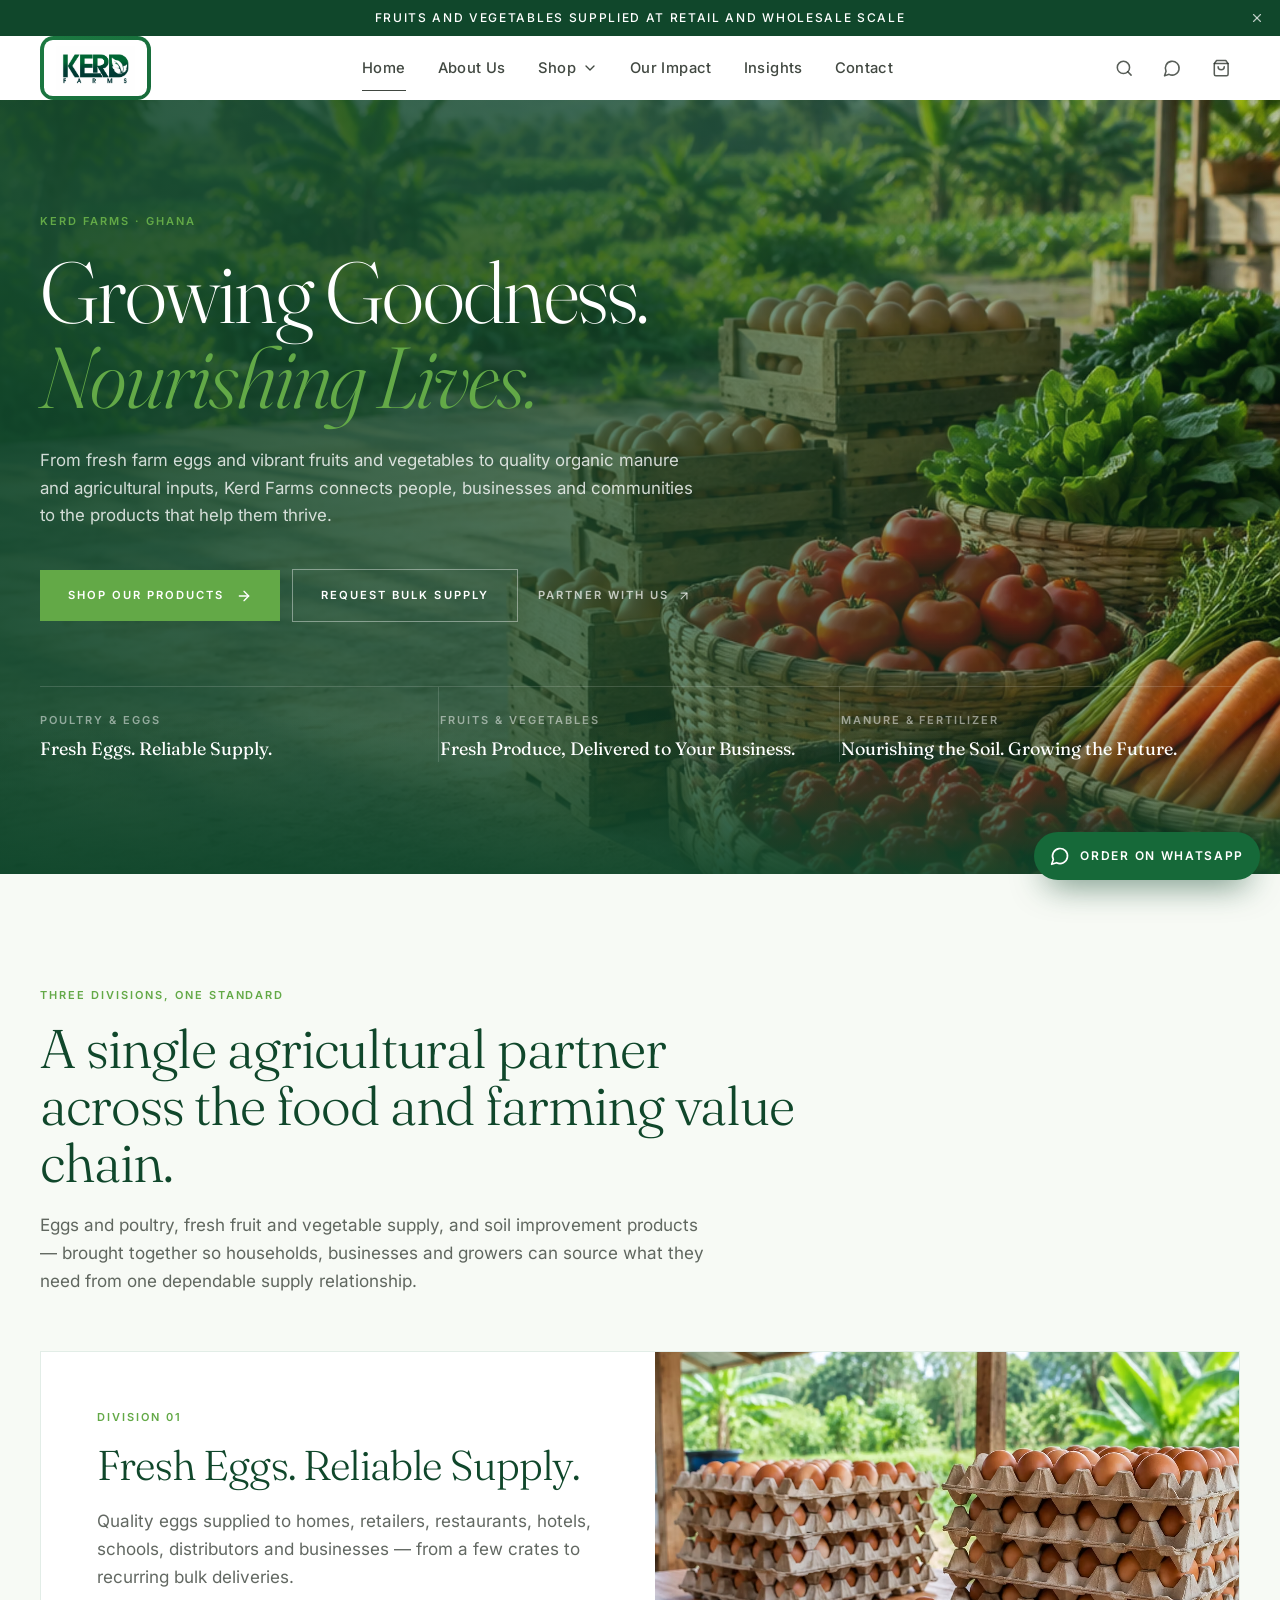
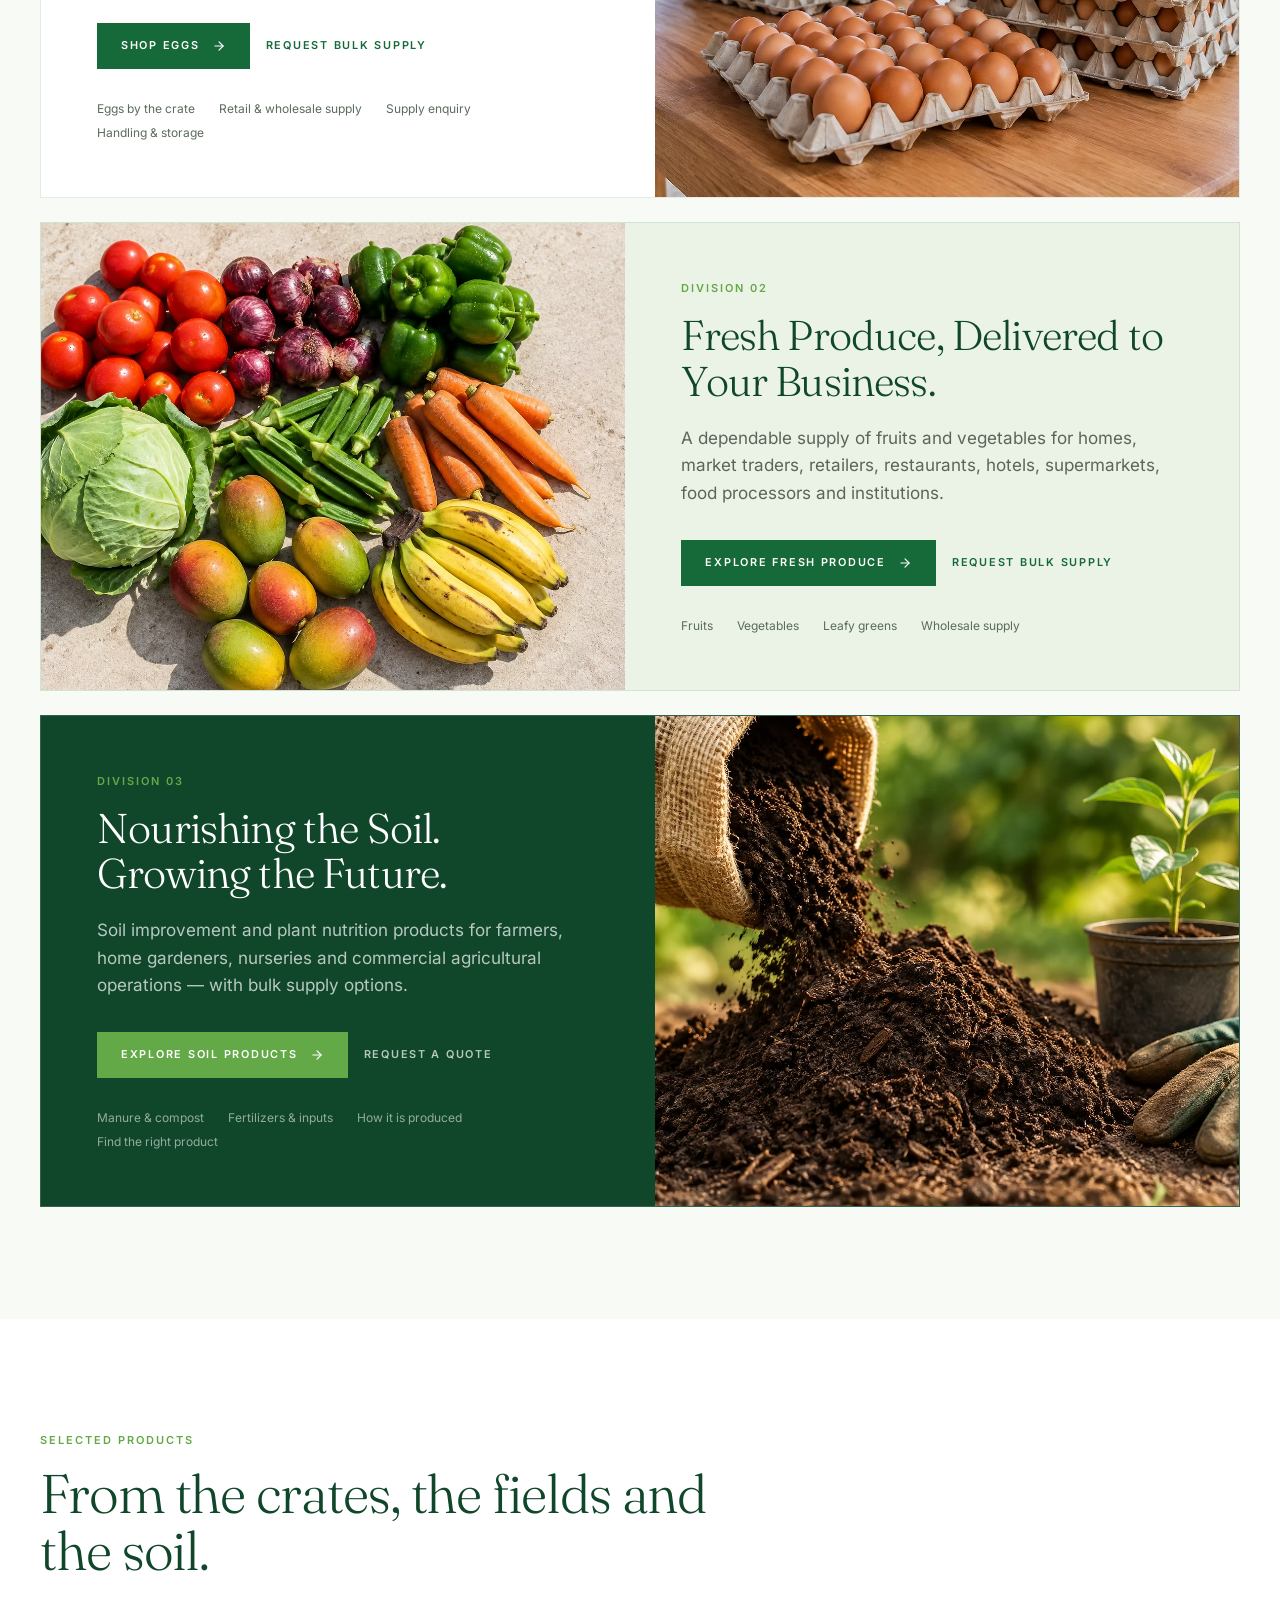
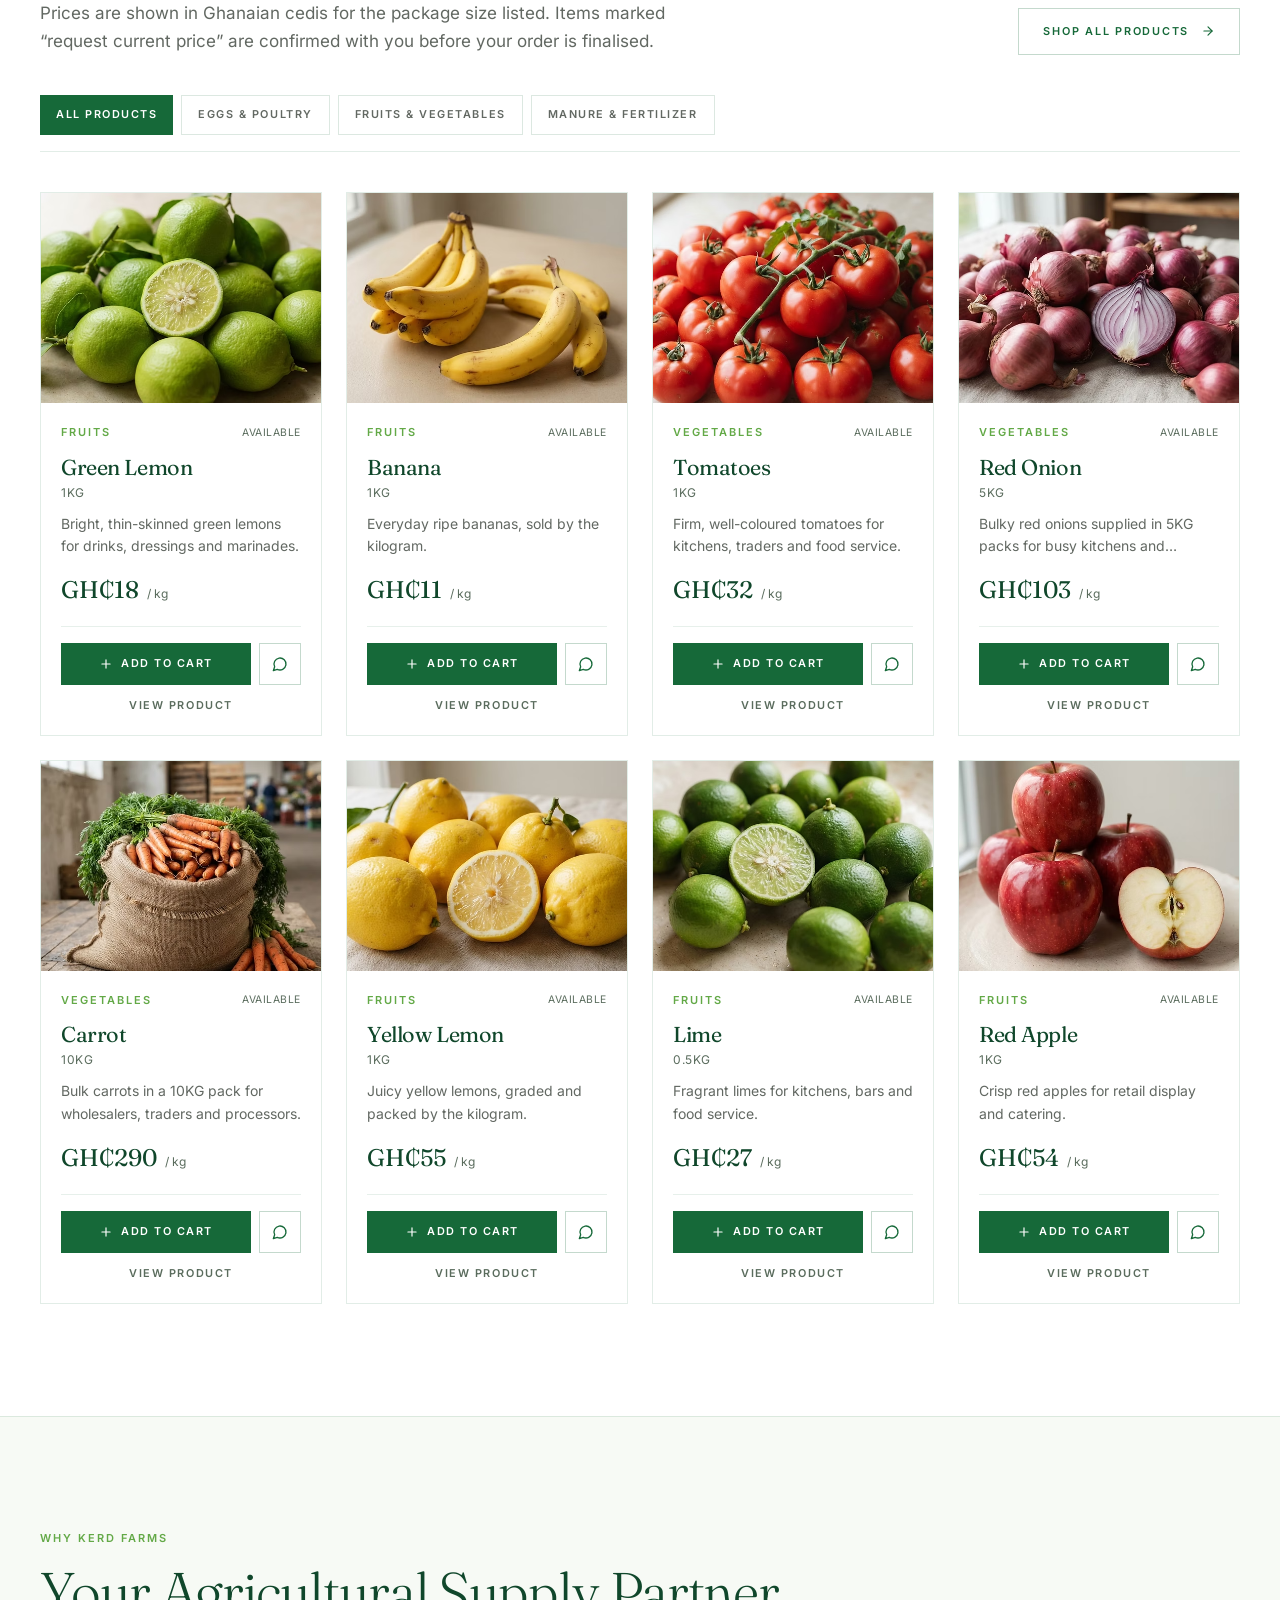
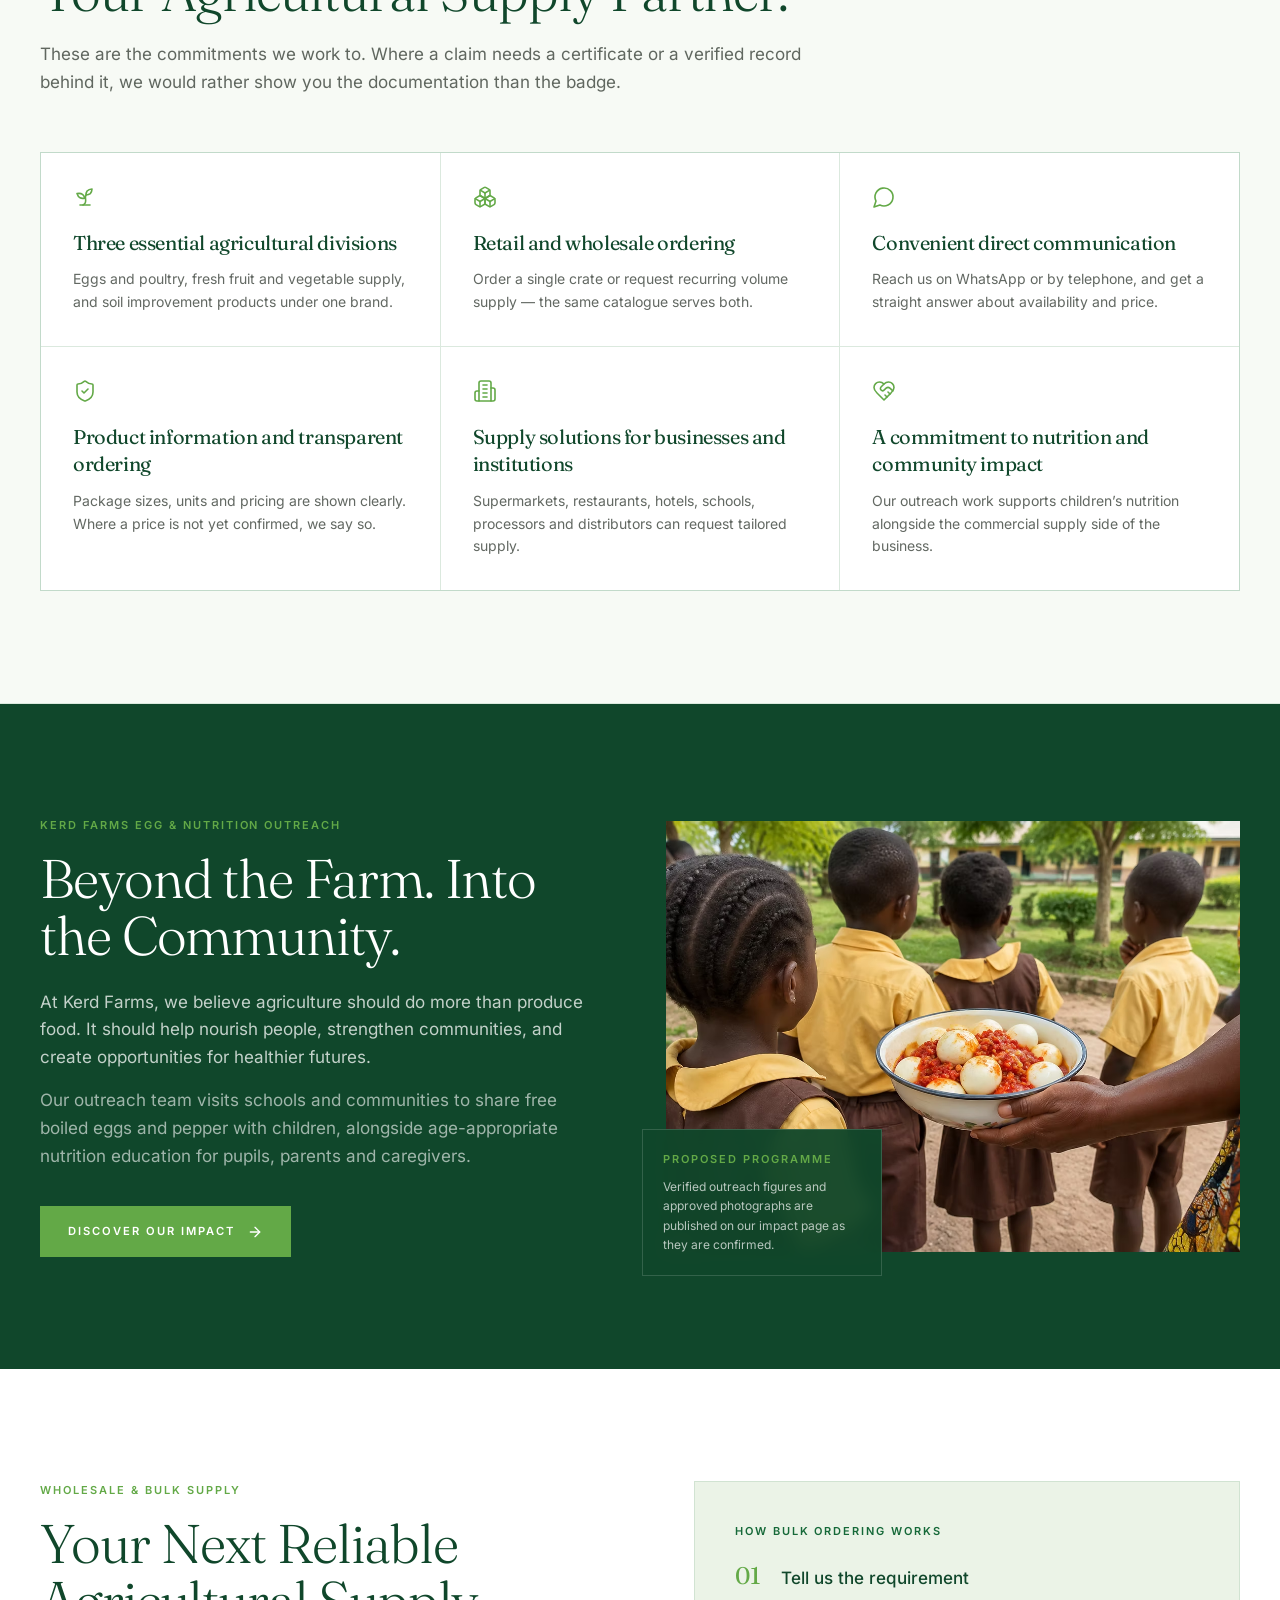
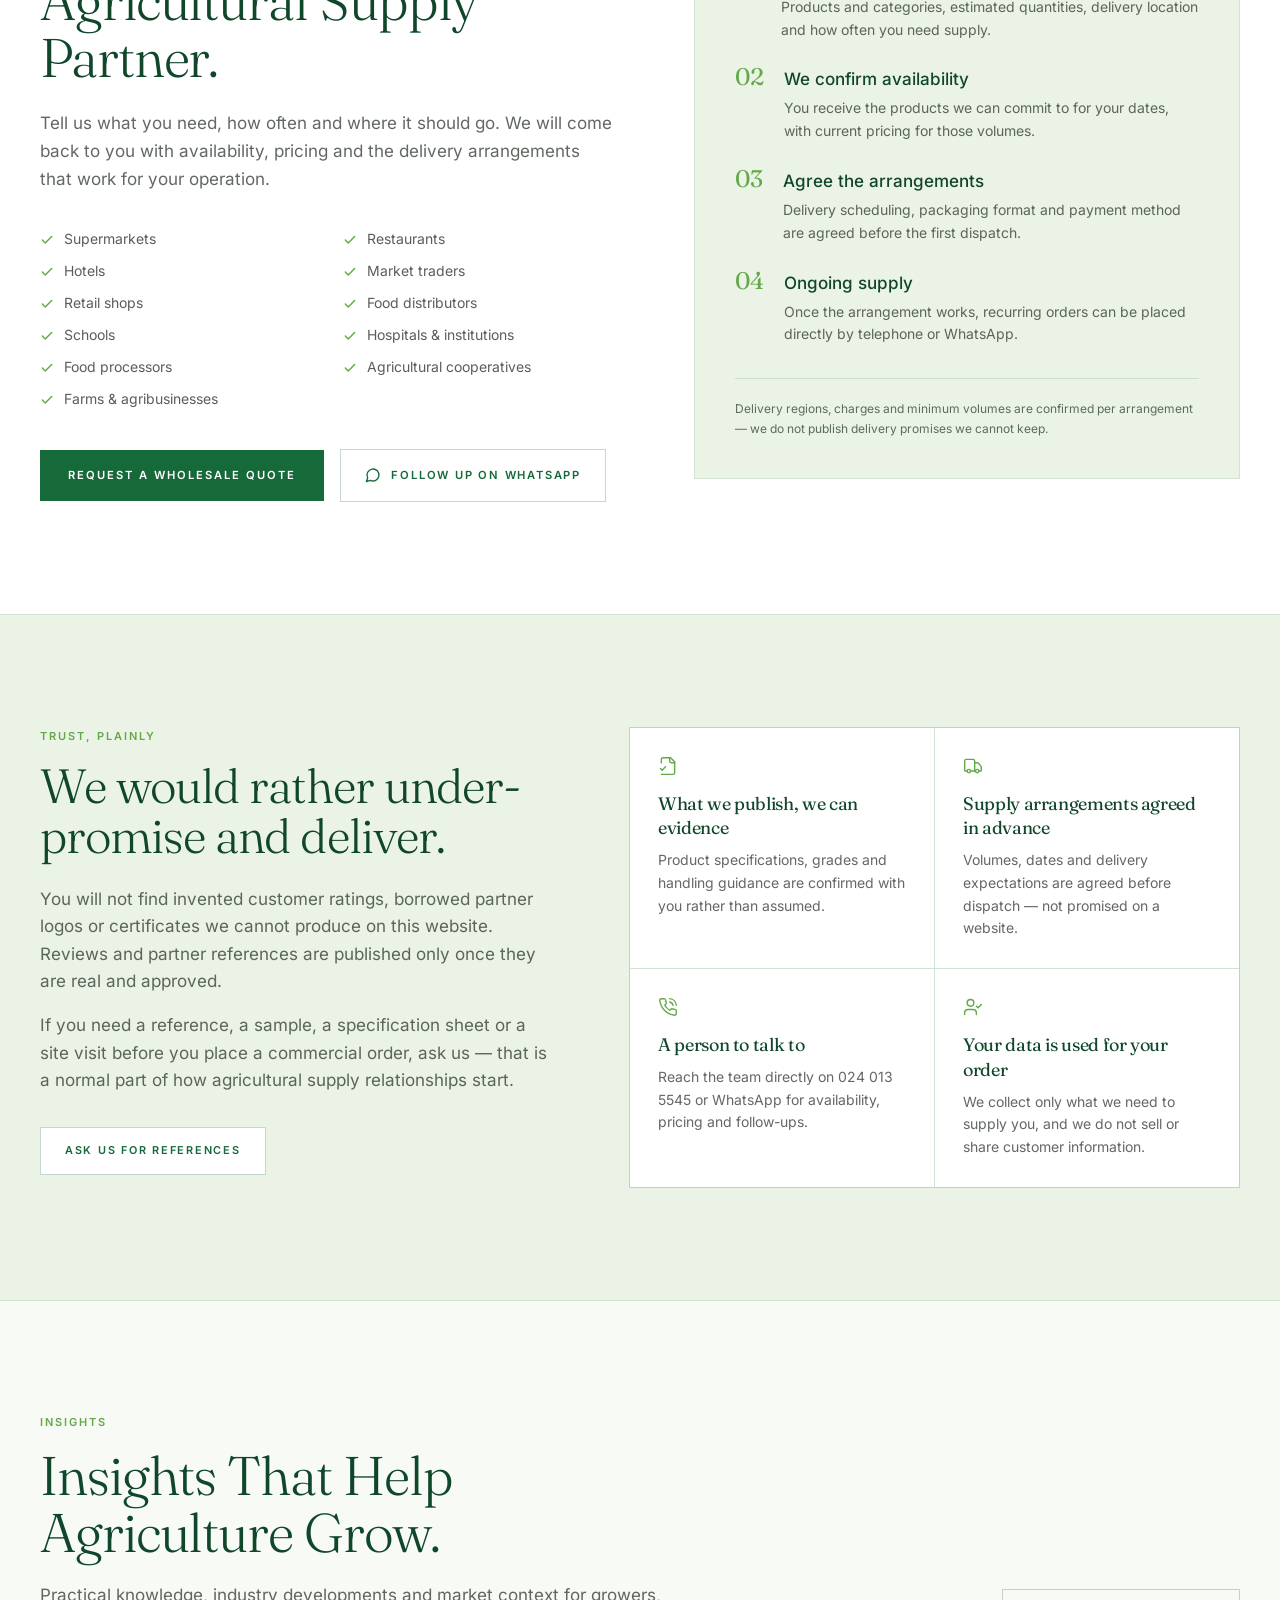
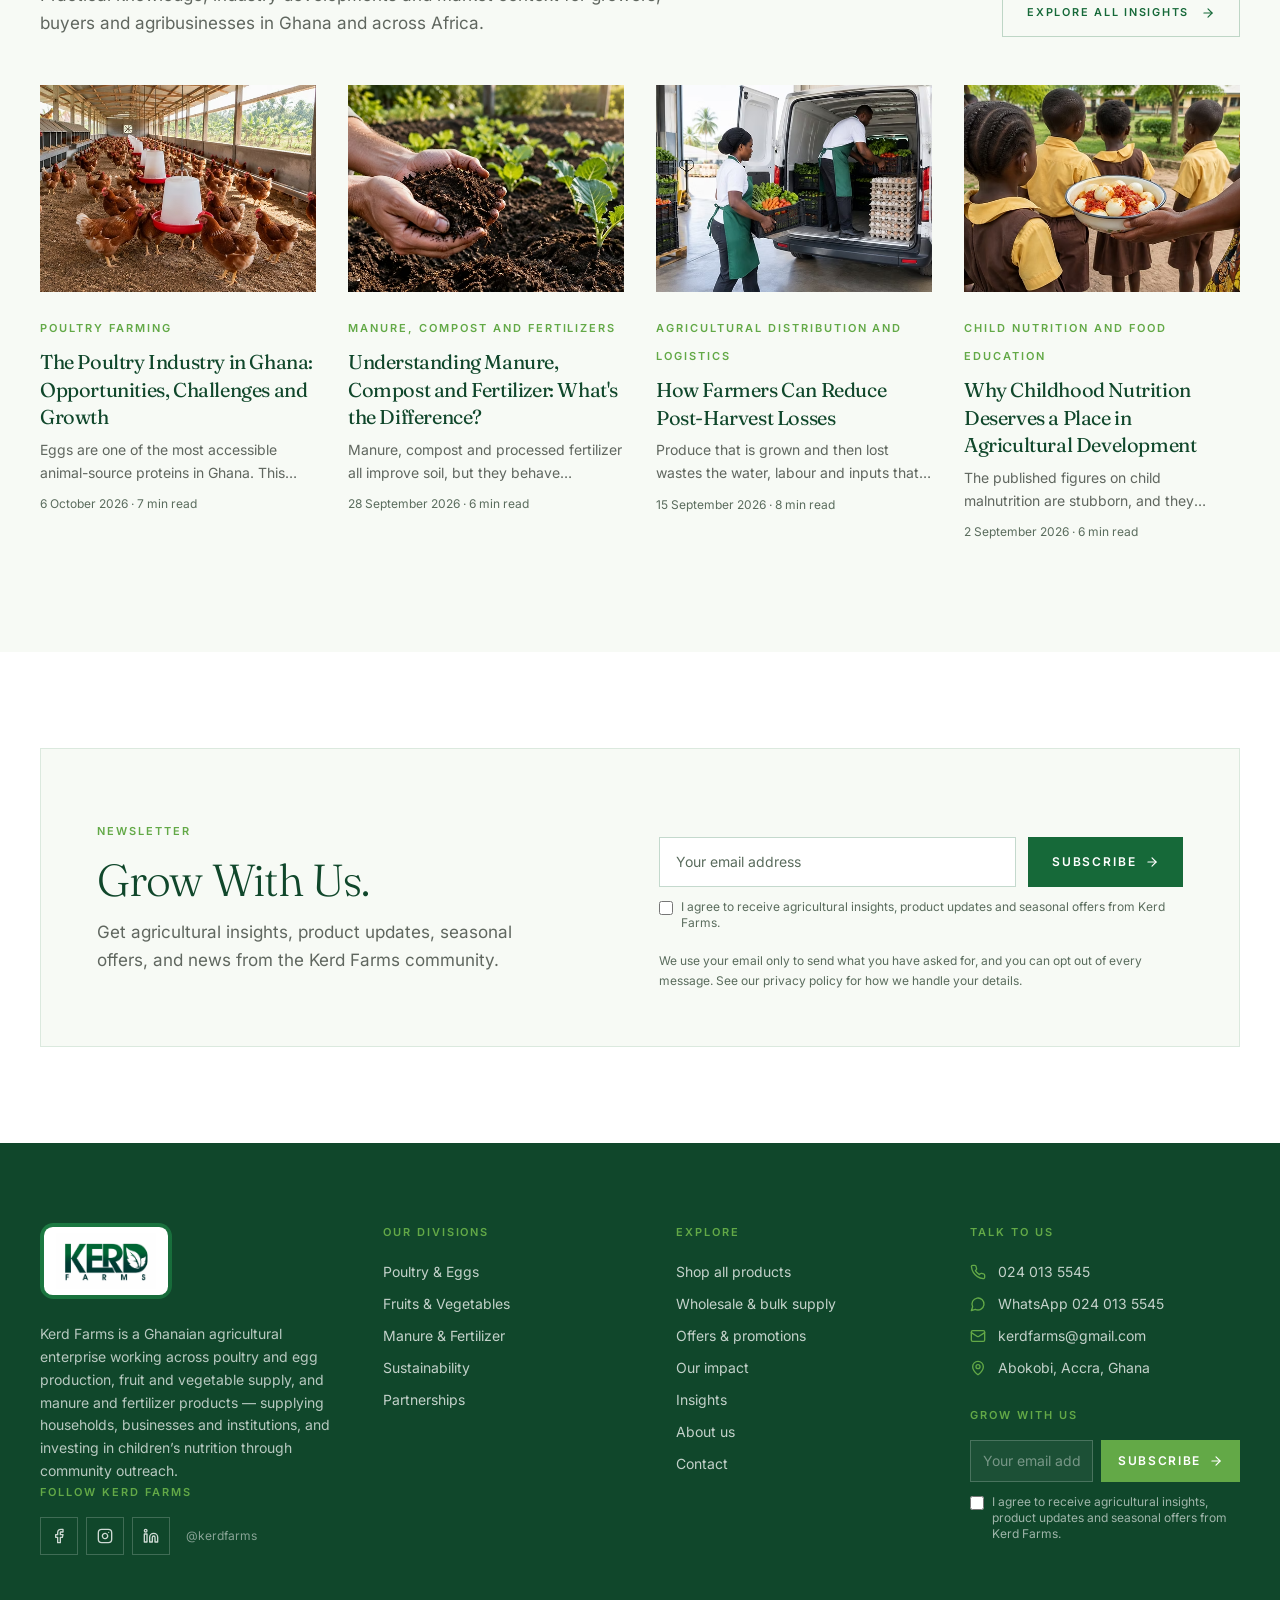
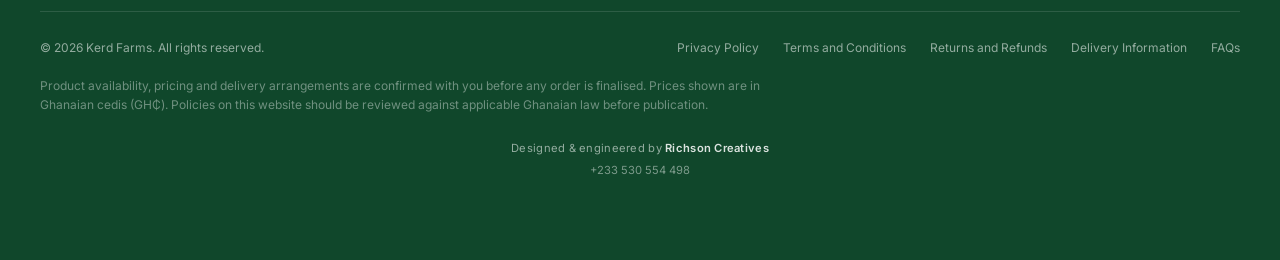
==== public/index.html @ 7d1835ef "feat: initialize Kerd Farms web application Set up the project structure with React, Vite, Tailwind " ====
<!DOCTYPE html> <html lang=en style><meta charset=utf-8>
<meta content="width=device-width, initial-scale=1.0" name=viewport>
<title>
 Kerd Farms | Fresh Eggs, Fruits &amp; Vegetables and Organic Soil Products in Ghana
 </title>
<meta content="Kerd Farms supplies fresh eggs by the crate, fruits and vegetables, and organic manure and fertilizer products across Ghana — for households, retailers, restaurants, hotels, schools and institutions. Order online or on WhatsApp." name=description>
<meta content=#176B3A name=theme-color>
<meta content=website property=og:type>
<meta content="Kerd Farms" property=og:site_name>
<meta content="Kerd Farms | Agricultural supply partner in Ghana" property=og:title>
<meta content="Fresh eggs, fruits and vegetables, and organic soil products. Retail and wholesale supply for homes, businesses and institutions in Ghana." property=og:description>
<meta content=https://media.base44.com/images/public/user_6ab3d4eb08dce5d80b6254e4/385759a18_KERDFARMSlogo2.jpg property=og:image>
<meta content=summary_large_image name=twitter:card>
<style>:root{--sf-img-5: url("[data-uri]")}</style><style>@font-face{font-family:"Fraunces";font-style:italic;font-weight:300 700;src:url([data-uri])format("woff2");unicode-range:U+0000-00FF,U+0131,U+0152-0153,U+02BB-02BC,U+02C6,U+02DA,U+02DC,U+0304,U+0308,U+0329,U+2000-206F,U+20AC,U+2122,U+2191,U+2193,U+2212,U+2215,U+FEFF,U+FFFD}@font-face{font-family:"Fraunces";font-style:normal;font-weight:300 800;src:url([data-uri])format("woff2");unicode-range:U+0100-02BA,U+02BD-02C5,U+02C7-02CC,U+02CE-02D7,U+02DD-02FF,U+0304,U+0308,U+0329,U+1D00-1DBF,U+1E00-1E9F,U+1EF2-1EFF,U+2020,U+20A0-20AB,U+20AD-20C4,U+2113,U+2C60-2C7F,U+A720-A7FF}@font-face{font-family:"Fraunces";font-style:normal;font-weight:300 800;src:url([data-uri])format("woff2");unicode-range:U+0000-00FF,U+0131,U+0152-0153,U+02BB-02BC,U+02C6,U+02DA,U+02DC,U+0304,U+0308,U+0329,U+2000-206F,U+20AC,U+2122,U+2191,U+2193,U+2212,U+2215,U+FEFF,U+FFFD}@font-face{font-family:"Inter";font-style:normal;font-weight:400 600;src:url([data-uri])format("woff2");unicode-range:U+0100-02BA,U+02BD-02C5,U+02C7-02CC,U+02CE-02D7,U+02DD-02FF,U+0304,U+0308,U+0329,U+1D00-1DBF,U+1E00-1E9F,U+1EF2-1EFF,U+2020,U+20A0-20AB,U+20AD-20C4,U+2113,U+2C60-2C7F,U+A720-A7FF}@font-face{font-family:"Inter";font-style:normal;font-weight:400 600;src:url([data-uri])format("woff2");unicode-range:U+0000-00FF,U+0131,U+0152-0153,U+02BB-02BC,U+02C6,U+02DA,U+02DC,U+0304,U+0308,U+0329,U+2000-206F,U+20AC,U+2122,U+2191,U+2193,U+2212,U+2215,U+FEFF,U+FFFD}</style>
<style>*,:before,:after,::backdrop{--tw-translate-x:0;--tw-translate-y:0;--tw-rotate:0;--tw-skew-x:0;--tw-skew-y:0;--tw-scale-x:1;--tw-scale-y:1;--tw-gradient-from-position: ;--tw-gradient-via-position: ;--tw-gradient-to-position: ;--tw-ring-offset-shadow:0 0#0000;--tw-ring-shadow:0 0#0000;--tw-shadow:0 0#0000;--tw-backdrop-blur: ;--tw-backdrop-brightness: ;--tw-backdrop-contrast: ;--tw-backdrop-grayscale: ;--tw-backdrop-hue-rotate: ;--tw-backdrop-invert: ;--tw-backdrop-opacity: ;--tw-backdrop-saturate: ;--tw-backdrop-sepia: }*,:before,:after{box-sizing:border-box;border:0 solid #e5e7eb}html,:host{-webkit-text-size-adjust:100%;tab-size:4;font-feature-settings:normal;font-variation-settings:normal;-webkit-tap-highlight-color:transparent;font-family:ui-sans-serif,system-ui,sans-serif,Apple Color Emoji,Segoe UI Emoji,Segoe UI Symbol,Noto Color Emoji;line-height:1.5}body{margin:0}h1,h2,h3{font-weight:inherit}a{color:inherit;-webkit-text-decoration:inherit;text-decoration:inherit}button,input{font-feature-settings:inherit;font-variation-settings:inherit;font-family:inherit;font-size:100%;font-weight:inherit;line-height:inherit;letter-spacing:inherit;color:inherit;margin:0;padding:0}button{text-transform:none}button{-webkit-appearance:button;background-color:#0000;background-image:none}:-moz-focusring{outline:auto}:-moz-ui-invalid{box-shadow:none}::-webkit-inner-spin-button{height:auto}::-webkit-outer-spin-button{height:auto}::-webkit-search-decoration{-webkit-appearance:none}::-webkit-file-upload-button{-webkit-appearance:button;font:inherit}h1,h2,h3,p{margin:0}ol,ul{margin:0;padding:0;list-style:none}input::-moz-placeholder{opacity:1;color:#9ca3af}textarea::-moz-placeholder{opacity:1;color:#9ca3af}input::placeholder{opacity:1;color:#9ca3af}button{cursor:pointer}:disabled{cursor:default}img,svg{vertical-align:middle;display:block}img{max-width:100%;height:auto}:root{--background:96 33% 97%;--foreground:120 11% 14%;--primary:145 65% 25%;--muted-foreground:127 9% 39%;--border:145 22% 86%;--deep:150 63% 17%;--fresh:103 41% 47%;--sage:100 32% 93%;--cream:96 33% 97%;--ink:120 11% 14%;--font-display:"Fraunces",ui-serif,Georgia,serif;--font-body:"Inter",ui-sans-serif,system-ui,sans-serif}*{border-color:hsl(var(--border))}html{scroll-behavior:smooth}body{background-color:hsl(var(--background));font-family:var(--font-body);color:hsl(var(--foreground));-moz-osx-font-smoothing:grayscale;-webkit-font-smoothing:antialiased;font-size:17px;line-height:1.65}h1,h2,h3{letter-spacing:-.02em}::selection{background:hsl(var(--fresh));color:#fff}:focus-visible{outline:2px solid hsl(var(--fresh));outline-offset:2px}.sr-only{clip:rect(0,0,0,0);white-space:nowrap;border-width:0;width:1px;height:1px;margin:-1px;padding:0;position:absolute;overflow:hidden}.fixed{position:fixed}.absolute{position:absolute}.relative{position:relative}.sticky{position:sticky}.inset-0{inset:0}.inset-x-0{left:0;right:0}.-bottom-6{bottom:-1.5rem}.-left-6{left:-1.5rem}.bottom-0{bottom:0}.bottom-5{bottom:1.25rem}.right-3{right:.75rem}.right-5{right:1.25rem}.top-0{top:0}.top-1\/2{top:50%}.isolate{isolation:isolate}.z-50{z-index:50}.z-\[100\]{z-index:100}.z-\[65\]{z-index:65}.order-1{order:1}.order-2{order:2}.mx-auto{margin-left:auto;margin-right:auto}.ml-2{margin-left:.5rem}.mt-0\.5{margin-top:.125rem}.mt-1{margin-top:.25rem}.mt-10{margin-top:2.5rem}.mt-12{margin-top:3rem}.mt-14{margin-top:3.5rem}.mt-16{margin-top:4rem}.mt-2{margin-top:.5rem}.mt-3{margin-top:.75rem}.mt-4{margin-top:1rem}.mt-5{margin-top:1.25rem}.mt-6{margin-top:1.5rem}.mt-7{margin-top:1.75rem}.mt-8{margin-top:2rem}.mt-9{margin-top:2.25rem}.line-clamp-2{-webkit-line-clamp:2;-webkit-box-orient:vertical;display:-webkit-box;overflow:hidden}.block{display:block}.inline-block{display:inline-block}.flex{display:flex}.inline-flex{display:inline-flex}.grid{display:grid}.hidden{display:none}.aspect-\[4\/3\]{aspect-ratio:4/3}.h-11{height:2.75rem}.h-14{height:3.5rem}.h-3\.5{height:.875rem}.h-4{height:1rem}.h-40{height:10rem}.h-5{height:1.25rem}.h-6{height:1.5rem}.h-\[1\.15rem\]{height:1.15rem}.h-full{height:100%}.max-h-screen{max-height:100vh}.min-h-\[16rem\]{min-height:16rem}.min-h-\[36rem\]{min-height:36rem}.min-h-screen{min-height:100vh}.w-3\.5{width:.875rem}.w-4{width:1rem}.w-5{width:1.25rem}.w-6{width:1.5rem}.w-\[1\.15rem\]{width:1.15rem}.w-auto{width:auto}.w-full{width:100%}.max-w-2xl{max-width:42rem}.max-w-3xl{max-width:48rem}.max-w-4xl{max-width:56rem}.max-w-\[15rem\]{max-width:15rem}.max-w-\[90rem\]{max-width:90rem}.max-w-md{max-width:28rem}.max-w-sm{max-width:24rem}.max-w-xl{max-width:36rem}.flex-1{flex:1}.shrink-0{flex-shrink:0}.-translate-y-1\/2{--tw-translate-y:-50%;transform:translate(var(--tw-translate-x),var(--tw-translate-y)) rotate(var(--tw-rotate)) skewX(var(--tw-skew-x)) skewY(var(--tw-skew-y)) scaleX(var(--tw-scale-x)) scaleY(var(--tw-scale-y))}.scale-100{--tw-scale-x:1;--tw-scale-y:1;transform:translate(var(--tw-translate-x),var(--tw-translate-y)) rotate(var(--tw-rotate)) skewX(var(--tw-skew-x)) skewY(var(--tw-skew-y)) scaleX(var(--tw-scale-x)) scaleY(var(--tw-scale-y))}@keyframes pulse{50%{opacity:.5}}@keyframes spin{to{transform:rotate(360deg)}}.cursor-pointer{cursor:pointer}.flex-col{flex-direction:column}.flex-col-reverse{flex-direction:column-reverse}.flex-wrap{flex-wrap:wrap}.items-start{align-items:flex-start}.items-end{align-items:flex-end}.items-center{align-items:center}.items-baseline{align-items:baseline}.justify-center{justify-content:center}.justify-between{justify-content:space-between}.gap-1{gap:.25rem}.gap-1\.5{gap:.375rem}.gap-10{gap:2.5rem}.gap-12{gap:3rem}.gap-14{gap:3.5rem}.gap-2{gap:.5rem}.gap-2\.5{gap:.625rem}.gap-3{gap:.75rem}.gap-4{gap:1rem}.gap-5{gap:1.25rem}.gap-6{gap:1.5rem}.gap-8{gap:2rem}.gap-px{gap:1px}.gap-x-6{-moz-column-gap:1.5rem;column-gap:1.5rem}.gap-x-8{-moz-column-gap:2rem;column-gap:2rem}.gap-y-2{row-gap:.5rem}.gap-y-3{row-gap:.75rem}.space-y-3>:not([hidden])~:not([hidden]){--tw-space-y-reverse:0;margin-top:calc(.75rem*calc(1 - var(--tw-space-y-reverse)));margin-bottom:calc(.75rem*var(--tw-space-y-reverse))}.space-y-6>:not([hidden])~:not([hidden]){--tw-space-y-reverse:0;margin-top:calc(1.5rem*calc(1 - var(--tw-space-y-reverse)));margin-bottom:calc(1.5rem*var(--tw-space-y-reverse))}.overflow-hidden{overflow:hidden}.rounded-full{border-radius:9999px}.border{border-width:1px}.border-y{border-top-width:1px;border-bottom-width:1px}.border-b{border-bottom-width:1px}.border-t{border-top-width:1px}.border-fresh{--tw-border-opacity:1;border-color:hsl(var(--fresh)/var(--tw-border-opacity,1))}.border-primary\/10{border-color:hsl(var(--primary)/.1)}.border-primary\/12{border-color:hsl(var(--primary)/.12)}.border-primary\/15{border-color:hsl(var(--primary)/.15)}.border-primary\/25{border-color:hsl(var(--primary)/.25)}.border-white\/12{border-color:#ffffff1f}.border-white\/15{border-color:#ffffff26}.border-white\/20{border-color:#fff3}.border-white\/40{border-color:#fff6}.bg-cream{--tw-bg-opacity:1;background-color:hsl(var(--cream)/var(--tw-bg-opacity,1))}.bg-deep{--tw-bg-opacity:1;background-color:hsl(var(--deep)/var(--tw-bg-opacity,1))}.bg-deep\/95{background-color:hsl(var(--deep)/.95)}.bg-fresh{--tw-bg-opacity:1;background-color:hsl(var(--fresh)/var(--tw-bg-opacity,1))}.bg-primary{background-color:hsl(var(--primary))}.bg-primary\/12{background-color:hsl(var(--primary)/.12)}.bg-sage{--tw-bg-opacity:1;background-color:hsl(var(--sage)/var(--tw-bg-opacity,1))}.bg-white{--tw-bg-opacity:1;background-color:rgb(255 255 255/var(--tw-bg-opacity,1))}.bg-white\/5{background-color:#ffffff0d}.bg-white\/95{background-color:#fffffff2}.bg-gradient-to-r{background-image:linear-gradient(to right,var(--tw-gradient-stops))}.bg-gradient-to-t{background-image:linear-gradient(to top,var(--tw-gradient-stops))}.from-deep\/85{--tw-gradient-from:hsl(var(--deep)/.85) var(--tw-gradient-from-position);--tw-gradient-to:hsl(var(--deep)/0) var(--tw-gradient-to-position);--tw-gradient-stops:var(--tw-gradient-from),var(--tw-gradient-to)}.from-deep\/92{--tw-gradient-from:hsl(var(--deep)/.92) var(--tw-gradient-from-position);--tw-gradient-to:hsl(var(--deep)/0) var(--tw-gradient-to-position);--tw-gradient-stops:var(--tw-gradient-from),var(--tw-gradient-to)}.via-deep\/70{--tw-gradient-to:hsl(var(--deep)/0) var(--tw-gradient-to-position);--tw-gradient-stops:var(--tw-gradient-from),hsl(var(--deep)/.7) var(--tw-gradient-via-position),var(--tw-gradient-to)}.to-deep\/20{--tw-gradient-to:hsl(var(--deep)/.2) var(--tw-gradient-to-position)}.to-transparent{--tw-gradient-to:transparent var(--tw-gradient-to-position)}.object-contain{-o-object-fit:contain;object-fit:contain}.object-cover{-o-object-fit:cover;object-fit:cover}.p-1{padding:.25rem}.p-2\.5{padding:.625rem}.p-3{padding:.75rem}.p-4{padding:1rem}.p-5{padding:1.25rem}.p-7{padding:1.75rem}.p-8{padding:2rem}.px-10{padding-left:2.5rem;padding-right:2.5rem}.px-2{padding-left:.5rem;padding-right:.5rem}.px-3{padding-left:.75rem;padding-right:.75rem}.px-4{padding-left:1rem;padding-right:1rem}.px-5{padding-left:1.25rem;padding-right:1.25rem}.px-6{padding-left:1.5rem;padding-right:1.5rem}.px-7{padding-left:1.75rem;padding-right:1.75rem}.py-16{padding-top:4rem;padding-bottom:4rem}.py-2{padding-top:.5rem;padding-bottom:.5rem}.py-2\.5{padding-top:.625rem;padding-bottom:.625rem}.py-20{padding-top:5rem;padding-bottom:5rem}.py-3{padding-top:.75rem;padding-bottom:.75rem}.py-3\.5{padding-top:.875rem;padding-bottom:.875rem}.py-4{padding-top:1rem;padding-bottom:1rem}.pb-4{padding-bottom:1rem}.pt-0{padding-top:0}.pt-4{padding-top:1rem}.pt-5{padding-top:1.25rem}.pt-6{padding-top:1.5rem}.pt-7{padding-top:1.75rem}.text-center{text-align:center}.font-display{font-family:var(--font-display)}.text-2xl{font-size:1.5rem;line-height:2rem}.text-\[0\.65rem\]{font-size:.65rem}.text-\[0\.68rem\]{font-size:.68rem}.text-\[0\.7rem\]{font-size:.7rem}.text-\[0\.92rem\]{font-size:.92rem}.text-\[1\.35rem\]{font-size:1.35rem}.text-\[clamp\(1\.7rem\,3\.4vw\,2\.6rem\)\]{font-size:clamp(1.7rem,3.4vw,2.6rem)}.text-\[clamp\(1\.9rem\,3\.8vw\,2\.8rem\)\]{font-size:clamp(1.9rem,3.8vw,2.8rem)}.text-\[clamp\(2\.6rem\,7vw\,5\.4rem\)\]{font-size:clamp(2.6rem,7vw,5.4rem)}.text-\[clamp\(2rem\,4\.2vw\,3rem\)\]{font-size:clamp(2rem,4.2vw,3rem)}.text-\[clamp\(2rem\,4\.6vw\,3\.4rem\)\]{font-size:clamp(2rem,4.6vw,3.4rem)}.text-base{font-size:1rem}.text-lg{font-size:1.125rem}.text-sm{font-size:.875rem;line-height:1.25rem}.text-xl{font-size:1.25rem}.text-xs{font-size:.75rem;line-height:1rem}.font-light{font-weight:300}.font-medium{font-weight:500}.font-semibold{font-weight:600}.uppercase{text-transform:uppercase}.italic{font-style:italic}.leading-\[0\.98\]{line-height:.98}.leading-\[1\.05\]{line-height:1.05}.leading-\[1\.1\]{line-height:1.1}.leading-none{line-height:1}.leading-relaxed{line-height:1.625}.leading-snug{line-height:1.375}.leading-tight{line-height:1.25}.tracking-\[0\.14em\]{letter-spacing:.14em}.tracking-\[0\.16em\]{letter-spacing:.16em}.tracking-\[0\.18em\]{letter-spacing:.18em}.tracking-wide{letter-spacing:.025em}.tracking-wider{letter-spacing:.05em}.text-deep{--tw-text-opacity:1;color:hsl(var(--deep)/var(--tw-text-opacity,1))}.text-fresh{--tw-text-opacity:1;color:hsl(var(--fresh)/var(--tw-text-opacity,1))}.text-ink{--tw-text-opacity:1;color:hsl(var(--ink)/var(--tw-text-opacity,1))}.text-ink\/70{color:hsl(var(--ink)/.7)}.text-ink\/75{color:hsl(var(--ink)/.75)}.text-ink\/80{color:hsl(var(--ink)/.8)}.text-ink\/85{color:hsl(var(--ink)/.85)}.text-muted-foreground{color:hsl(var(--muted-foreground))}.text-primary{color:hsl(var(--primary))}.text-white{--tw-text-opacity:1;color:rgb(255 255 255/var(--tw-text-opacity,1))}.text-white\/40{color:#fff6}.text-white\/45{color:#ffffff73}.text-white\/50{color:#ffffff80}.text-white\/55{color:#ffffff8c}.text-white\/60{color:#fff9}.text-white\/70{color:#ffffffb3}.text-white\/75{color:#ffffffbf}.text-white\/80{color:#fffc}.text-white\/85{color:#ffffffd9}.underline-offset-4{text-underline-offset:4px}.accent-\[hsl\(var\(--primary\)\)\]{accent-color:hsl(var(--primary))}.shadow-\[0_14px_34px_-12px_rgba\(16\,71\,43\,0\.75\)\]{--tw-shadow:0 14px 34px -12px #10472bbf;box-shadow:var(--tw-ring-offset-shadow,0 0#0000),var(--tw-ring-shadow,0 0#0000),var(--tw-shadow)}.backdrop-blur{--tw-backdrop-blur:blur(8px);-webkit-backdrop-filter:var(--tw-backdrop-blur) var(--tw-backdrop-brightness) var(--tw-backdrop-contrast) var(--tw-backdrop-grayscale) var(--tw-backdrop-hue-rotate) var(--tw-backdrop-invert) var(--tw-backdrop-opacity) var(--tw-backdrop-saturate) var(--tw-backdrop-sepia);backdrop-filter:var(--tw-backdrop-blur) var(--tw-backdrop-brightness) var(--tw-backdrop-contrast) var(--tw-backdrop-grayscale) var(--tw-backdrop-hue-rotate) var(--tw-backdrop-invert) var(--tw-backdrop-opacity) var(--tw-backdrop-saturate) var(--tw-backdrop-sepia)}.transition{transition-property:color,background-color,border-color,text-decoration-color,fill,stroke,opacity,box-shadow,transform,filter,-webkit-backdrop-filter,backdrop-filter;transition-duration:.15s;transition-timing-function:cubic-bezier(.4,0,.2,1)}.transition-all{transition-property:all;transition-timing-function:cubic-bezier(.4,0,.2,1)}.transition-colors{transition-property:color,background-color,border-color,text-decoration-color,fill,stroke;transition-timing-function:cubic-bezier(.4,0,.2,1)}.transition-transform{transition-property:transform;transition-duration:.15s;transition-timing-function:cubic-bezier(.4,0,.2,1)}.duration-300{transition-duration:.3s}.duration-500{transition-duration:.5s}.ease-out{transition-timing-function:cubic-bezier(0,0,.2,1)}@keyframes enter{0%{opacity:var(--tw-enter-opacity,1);transform:translate3d(var(--tw-enter-translate-x,0),var(--tw-enter-translate-y,0),0) scale3d(var(--tw-enter-scale,1),var(--tw-enter-scale,1),var(--tw-enter-scale,1)) rotate(var(--tw-enter-rotate,0))}}@keyframes exit{to{opacity:var(--tw-exit-opacity,1);transform:translate3d(var(--tw-exit-translate-x,0),var(--tw-exit-translate-y,0),0) scale3d(var(--tw-exit-scale,1),var(--tw-exit-scale,1),var(--tw-exit-scale,1)) rotate(var(--tw-exit-rotate,0))}}.duration-300{animation-duration:.3s}.duration-500{animation-duration:.5s}.ease-out{animation-timing-function:cubic-bezier(0,0,.2,1)}.grow-underline{position:relative}.grow-underline:after{content:"";background:currentColor;width:0;height:1px;transition:width .5s cubic-bezier(.22,1,.36,1);position:absolute;bottom:-3px;left:0}.grow-underline:hover:after,.grow-underline[data-active=true]:after{width:100%}.label-xs{letter-spacing:.18em;text-transform:uppercase;font-family:Inter,sans-serif;font-size:.6875rem;font-weight:600}@keyframes kerd-glow{0%,to{box-shadow:0 4px 14px -6px #10472b73,0 0#63a84700}50%{box-shadow:0 10px 28px -6px #10472b99,0 0 24px 4px #63a84780}}@keyframes kerd-bg-shift{0%{background-position:0%}50%{background-position:100%}to{background-position:0%}}@keyframes kerd-shimmer{0%{opacity:0;transform:translate(-130%) skew(-14deg)}18%{opacity:.7}55%{opacity:.25}to{opacity:0;transform:translate(230%) skew(-14deg)}}@keyframes kerd-float{0%,to{transform:translateY(0)}50%{transform:translateY(-1px)}}.kerd-badge{background:linear-gradient(135deg,#1c7a42 0%,#176b3a 45%,#10472b 100%)0 0/220% 220%;border-radius:.85rem;padding:4px;animation:3.2s ease-in-out infinite kerd-glow,6s ease-in-out infinite kerd-bg-shift;display:inline-flex;position:relative}.kerd-badge-box{background:#fff;border-radius:.55rem;justify-content:center;align-items:center;padding:6px 12px;display:flex;position:relative;overflow:hidden}.kerd-badge-box:after{content:"";pointer-events:none;background:linear-gradient(110deg,#0000 35%,#176b3a1f 47%,#ffffffa6 52%,#0000 68%);animation:3.6s ease-in-out 1s infinite kerd-shimmer;position:absolute;inset:0;transform:translate(-130%) skew(-14deg)}.kerd-badge-box>img{animation:3.4s ease-in-out infinite kerd-float}@media (prefers-reduced-motion:reduce){.kerd-badge,.kerd-badge-box:after,.kerd-badge-box>img{animation:none}.kerd-badge-box:after{display:none}html{scroll-behavior:auto}*,:before,:after{transition-duration:.001ms!important;animation-duration:.001ms!important}}.placeholder\:text-muted-foreground::placeholder{color:hsl(var(--muted-foreground))}.placeholder\:text-white\/40::placeholder{color:#fff6}.hover\:border-fresh:hover{--tw-border-opacity:1;border-color:hsl(var(--fresh)/var(--tw-border-opacity,1))}.hover\:border-primary:hover{border-color:hsl(var(--primary))}.hover\:border-primary\/30:hover{border-color:hsl(var(--primary)/.3)}.hover\:border-primary\/40:hover{border-color:hsl(var(--primary)/.4)}.hover\:border-white:hover{--tw-border-opacity:1;border-color:rgb(255 255 255/var(--tw-border-opacity,1))}.hover\:bg-deep:hover{--tw-bg-opacity:1;background-color:hsl(var(--deep)/var(--tw-bg-opacity,1))}.hover\:bg-fresh:hover{--tw-bg-opacity:1;background-color:hsl(var(--fresh)/var(--tw-bg-opacity,1))}.hover\:bg-sage:hover{--tw-bg-opacity:1;background-color:hsl(var(--sage)/var(--tw-bg-opacity,1))}.hover\:bg-white:hover{--tw-bg-opacity:1;background-color:rgb(255 255 255/var(--tw-bg-opacity,1))}.hover\:bg-white\/10:hover{background-color:#ffffff1a}.hover\:text-current:hover{color:currentColor}.hover\:text-deep:hover{--tw-text-opacity:1;color:hsl(var(--deep)/var(--tw-text-opacity,1))}.hover\:text-fresh:hover{--tw-text-opacity:1;color:hsl(var(--fresh)/var(--tw-text-opacity,1))}.hover\:text-primary:hover{color:hsl(var(--primary))}.hover\:text-white:hover{--tw-text-opacity:1;color:rgb(255 255 255/var(--tw-text-opacity,1))}.hover\:text-white\/70:hover{color:#ffffffb3}.hover\:underline:hover{text-decoration-line:underline}.hover\:shadow-\[0_28px_60px_-40px_rgba\(16\,71\,43\,0\.55\)\]:hover{--tw-shadow:0 28px 60px -40px #10472b8c;box-shadow:var(--tw-ring-offset-shadow,0 0#0000),var(--tw-ring-shadow,0 0#0000),var(--tw-shadow)}.focus\:border-fresh:focus{--tw-border-opacity:1;border-color:hsl(var(--fresh)/var(--tw-border-opacity,1))}.focus\:border-primary:focus{border-color:hsl(var(--primary))}.focus\:outline-none:focus{outline-offset:2px;outline:2px solid #0000}.disabled\:opacity-60:disabled{opacity:.6}.group:hover .group-hover\:-translate-y-0\.5{--tw-translate-y:-.125rem;transform:translate(var(--tw-translate-x),var(--tw-translate-y)) rotate(var(--tw-rotate)) skewX(var(--tw-skew-x)) skewY(var(--tw-skew-y)) scaleX(var(--tw-scale-x)) scaleY(var(--tw-scale-y))}.group:hover .group-hover\:translate-x-0\.5{--tw-translate-x:.125rem;transform:translate(var(--tw-translate-x),var(--tw-translate-y)) rotate(var(--tw-rotate)) skewX(var(--tw-skew-x)) skewY(var(--tw-skew-y)) scaleX(var(--tw-scale-x)) scaleY(var(--tw-scale-y))}.group:hover .group-hover\:translate-x-1{--tw-translate-x:.25rem;transform:translate(var(--tw-translate-x),var(--tw-translate-y)) rotate(var(--tw-rotate)) skewX(var(--tw-skew-x)) skewY(var(--tw-skew-y)) scaleX(var(--tw-scale-x)) scaleY(var(--tw-scale-y))}.group:hover .group-hover\:scale-\[1\.04\]{--tw-scale-x:1.04;--tw-scale-y:1.04;transform:translate(var(--tw-translate-x),var(--tw-translate-y)) rotate(var(--tw-rotate)) skewX(var(--tw-skew-x)) skewY(var(--tw-skew-y)) scaleX(var(--tw-scale-x)) scaleY(var(--tw-scale-y))}.group:hover .group-hover\:scale-\[1\.05\]{--tw-scale-x:1.05;--tw-scale-y:1.05;transform:translate(var(--tw-translate-x),var(--tw-translate-y)) rotate(var(--tw-rotate)) skewX(var(--tw-skew-x)) skewY(var(--tw-skew-y)) scaleX(var(--tw-scale-x)) scaleY(var(--tw-scale-y))}.group:hover .group-hover\:text-fresh{--tw-text-opacity:1;color:hsl(var(--fresh)/var(--tw-text-opacity,1))}.has-\[\:disabled\]\:opacity-50:has(:disabled){opacity:.5}@keyframes accordion-up{0%{height:var(--radix-accordion-content-height)}to{height:0}}@keyframes accordion-down{0%{height:0}to{height:var(--radix-accordion-content-height)}}@media (width>=640px){.sm\:bottom-0{bottom:0}.sm\:right-0{right:0}.sm\:top-auto{top:auto}.sm\:block{display:block}.sm\:grid-cols-2{grid-template-columns:repeat(2,minmax(0,1fr))}.sm\:grid-cols-3{grid-template-columns:repeat(3,minmax(0,1fr))}.sm\:flex-row{flex-direction:row}.sm\:flex-col{flex-direction:column}.sm\:gap-2\.5{gap:.625rem}.sm\:gap-3{gap:.75rem}.sm\:border-r{border-right-width:1px}.sm\:pr-6{padding-right:1.5rem}.sm\:text-\[1\.05rem\]{font-size:1.05rem}.sm\:text-xs{font-size:.75rem;line-height:1rem}.sm\:last\:border-0:last-child{border-width:0}}@media (width>=768px){.md\:max-w-\[420px\]{max-width:420px}.md\:flex-row{flex-direction:row}.md\:items-center{align-items:center}.md\:justify-between{justify-content:space-between}}@media (width>=1024px){.lg\:order-1{order:1}.lg\:order-2{order:2}.lg\:min-h-\[22rem\]{min-height:22rem}.lg\:min-h-\[42rem\]{min-height:42rem}.lg\:grid-cols-3{grid-template-columns:repeat(3,minmax(0,1fr))}.lg\:grid-cols-4{grid-template-columns:repeat(4,minmax(0,1fr))}.lg\:grid-cols-\[1\.05fr_1fr\]{grid-template-columns:1.05fr 1fr}.lg\:grid-cols-\[1\.2fr_1fr_1fr_1\.1fr\]{grid-template-columns:1.2fr 1fr 1fr 1.1fr}.lg\:grid-cols-\[1fr_1\.05fr\]{grid-template-columns:1fr 1.05fr}.lg\:grid-cols-\[1fr_1\.1fr\]{grid-template-columns:1fr 1.1fr}.lg\:grid-cols-\[1fr_1\.2fr\]{grid-template-columns:1fr 1.2fr}.lg\:flex-row{flex-direction:row}.lg\:items-end{align-items:flex-end}.lg\:items-center{align-items:center}.lg\:justify-between{justify-content:space-between}.lg\:gap-20{gap:5rem}.lg\:p-10{padding:2.5rem}.lg\:p-14{padding:3.5rem}.lg\:px-10{padding-left:2.5rem;padding-right:2.5rem}.lg\:py-20{padding-top:5rem;padding-bottom:5rem}.lg\:py-24{padding-top:6rem;padding-bottom:6rem}.lg\:py-28{padding-top:7rem;padding-bottom:7rem}.lg\:pl-6{padding-left:1.5rem}}@media (width>=1280px){.xl\:flex{display:flex}.xl\:hidden{display:none}}</style>

<meta content=yes name=mobile-web-app-capable>
<meta content=black name=apple-mobile-web-app-status-bar-style>
<meta content="Kerd Farms" name=apple-mobile-web-app-title>
<meta name=referrer content=no-referrer><link href=[data-uri] rel=icon type=image/jpeg><style>.sf-hidden{display:none!important}</style><meta http-equiv=content-security-policy content="default-src 'none'; font-src 'self' data:; img-src 'self' data:; style-src 'unsafe-inline'; media-src 'self' data:; script-src 'unsafe-inline' data:; object-src 'self' data:; frame-src 'self' data:; form-action 'none'; base-uri 'none';">
<style>
/* Unhide mobile/tablet hamburger menu button */
@media (max-width: 1279px) {
  button[aria-label="Open menu"], button[aria-label*="menu"], .lucide-menu {
    display: inline-flex !important;
    visibility: visible !important;
    opacity: 1 !important;
  }
}
</style>

</head>
 <body>
 <div id=root><div class="flex min-h-screen flex-col"><div class="relative bg-deep text-white"><div class="mx-auto flex max-w-[90rem] items-center justify-center px-10 py-2.5"><p class="text-center text-[0.7rem] font-medium tracking-[0.14em] uppercase sm:text-xs" style=opacity:1;transform:none>Fruits and vegetables supplied at retail and wholesale scale</p></div><button aria-label="Dismiss announcement" class="absolute right-3 top-1/2 -translate-y-1/2 rounded-full p-1 text-white/70 transition hover:bg-white/10 hover:text-white"><svg xmlns=http://www.w3.org/2000/svg width=24 height=24 viewBox="0 0 24 24" fill=none stroke=currentColor stroke-width=2 stroke-linecap=round stroke-linejoin=round class="lucide lucide-x h-3.5 w-3.5"><path d="M18 6 6 18"></path><path d="m6 6 12 12"></path></svg></button></div><header class="sticky top-0 z-50"><div class="bg-white/95 backdrop-blur transition-all duration-300"><div class="mx-auto flex max-w-[90rem] items-center justify-between gap-6 px-5 lg:px-10"><a aria-label="Kerd Farms home" class=inline-flex href=/ data-discover=true><span class=kerd-badge><span class=kerd-badge-box><img src='data:image/svg+xml,<svg xmlns="http://www.w3.org/2000/svg" width="1909" height="1070"><rect fill-opacity="0"/></svg>' alt="Kerd Farms" class="object-contain transition-all duration-300 h-11" style="background-blend-mode:normal!important;background-clip:content-box!important;background-position:50% 50%!important;background-color:rgba(0,0,0,0)!important;background-image:var(--sf-img-5)!important;background-size:contain!important;background-origin:content-box!important;background-repeat:no-repeat!important;background-attachment:scroll!important"></span></span></a><nav class="hidden items-center gap-8 xl:flex" aria-label=Main><a data-active=true class="grow-underline py-2 text-[0.92rem] font-medium tracking-wide text-ink/85 transition hover:text-primary" href=/ data-discover=true>Home</a><a data-active=false class="grow-underline py-2 text-[0.92rem] font-medium tracking-wide text-ink/85 transition hover:text-primary" href=/about/ data-discover=true>About Us</a><div class=relative><button type=button aria-haspopup=menu aria-expanded=false data-active=false class="grow-underline flex items-center gap-1.5 py-2 text-[0.92rem] font-medium tracking-wide text-ink/85 transition hover:text-primary">Shop<svg xmlns=http://www.w3.org/2000/svg width=24 height=24 viewBox="0 0 24 24" fill=none stroke=currentColor stroke-width=2 stroke-linecap=round stroke-linejoin=round class="lucide lucide-chevron-down h-4 w-4 transition-transform duration-300"><path d="m6 9 6 6 6-6"></path></svg></button><div class="kerd-shop-menu" id="kerd-shop-menu" role="menu" style="display:none;position:absolute;left:0;top:100%;margin-top:10px;z-index:1000;min-width:230px;padding:8px 0;background:#fff;border:1px solid rgba(18,82,54,.14);box-shadow:0 14px 32px rgba(0,0,0,.14);"><a role="menuitem" href="/shop/" style="display:block;padding:11px 18px;color:#174d36;text-decoration:none;font-size:14px;line-height:1.4;transition:background .2s ease,color .2s ease;">All Products</a><a role="menuitem" href="/produce/" style="display:block;padding:11px 18px;color:#174d36;text-decoration:none;font-size:14px;line-height:1.4;transition:background .2s ease,color .2s ease;">Fruits &amp; Vegetables</a><a role="menuitem" href="/poultry/" style="display:block;padding:11px 18px;color:#174d36;text-decoration:none;font-size:14px;line-height:1.4;transition:background .2s ease,color .2s ease;">Poultry &amp; Eggs</a><a role="menuitem" href="/soil/" style="display:block;padding:11px 18px;color:#174d36;text-decoration:none;font-size:14px;line-height:1.4;transition:background .2s ease,color .2s ease;">Seedlings &amp; Manure</a></div></div><a data-active=false class="grow-underline py-2 text-[0.92rem] font-medium tracking-wide text-ink/85 transition hover:text-primary" href=/impact/ data-discover=true>Our Impact</a><a data-active=false class="grow-underline py-2 text-[0.92rem] font-medium tracking-wide text-ink/85 transition hover:text-primary" href=/insights/ data-discover=true>Insights</a><a data-active=false class="grow-underline py-2 text-[0.92rem] font-medium tracking-wide text-ink/85 transition hover:text-primary" href=/contact/ data-discover=true>Contact</a></nav><div class="flex items-center gap-1.5 sm:gap-2.5"><button aria-label="Search products" class="rounded-full p-2.5 text-ink/75 transition hover:bg-sage hover:text-deep"><svg xmlns=http://www.w3.org/2000/svg width=24 height=24 viewBox="0 0 24 24" fill=none stroke=currentColor stroke-width=2 stroke-linecap=round stroke-linejoin=round class="lucide lucide-search h-[1.15rem] w-[1.15rem]"><circle cx=11 cy=11 r=8></circle><path d="m21 21-4.3-4.3"></path></svg></button><a href="https://wa.me/233240135545?text=Hello%20Kerd%20Farms%2C%20I%20would%20like%20to%20make%20an%20enquiry." target=_blank rel="noopener noreferrer" aria-label="Chat with Kerd Farms on WhatsApp" class="rounded-full p-2.5 text-ink/75 transition hover:bg-sage hover:text-primary"><svg xmlns=http://www.w3.org/2000/svg width=24 height=24 viewBox="0 0 24 24" fill=none stroke=currentColor stroke-width=2 stroke-linecap=round stroke-linejoin=round class="lucide lucide-message-circle h-[1.15rem] w-[1.15rem]"><path d="M7.9 20A9 9 0 1 0 4 16.1L2 22Z"></path></svg></a><button aria-label="Shopping cart, 0 items" class="relative rounded-full p-2.5 text-ink/75 transition hover:bg-sage hover:text-deep"><svg xmlns=http://www.w3.org/2000/svg width=24 height=24 viewBox="0 0 24 24" fill=none stroke=currentColor stroke-width=2 stroke-linecap=round stroke-linejoin=round class="lucide lucide-shopping-bag h-[1.15rem] w-[1.15rem]"><path d="M6 2 3 6v14a2 2 0 0 0 2 2h14a2 2 0 0 0 2-2V6l-3-4Z"></path><path d="M3 6h18"></path><path d="M16 10a4 4 0 0 1-8 0"></path></svg></button><button aria-label="Open menu" class="rounded-full p-2.5 text-ink/80 transition hover:bg-sage xl:hidden sf-hidden"><svg xmlns=http://www.w3.org/2000/svg width=24 height=24 viewBox="0 0 24 24" fill=none stroke=currentColor stroke-width=2 stroke-linecap=round stroke-linejoin=round class="lucide lucide-menu h-5 w-5"><line x1=4 x2=20 y1=12 y2=12></line><line x1=4 x2=20 y1=6 y2=6></line><line x1=4 x2=20 y1=18 y2=18></line></svg></button></div></div></div></header><main class=flex-1><section class="relative isolate overflow-hidden bg-deep"><div class="absolute inset-0"><span class="inline-block relative h-full w-full object-cover" data-base44-image data-base44-image-src=https://media.base44.com/images/public/6adf8d9f7a7a7fcdbc21becb/27be62911_generated_5165d6ed.png><span class="block relative w-full h-full overflow-hidden"><img srcset="[data-uri] 2x" loading=lazy class="w-full h-full inset-0 absolute object-cover" alt="Crates of fresh eggs beside baskets of tomatoes, peppers and leafy greens on a farm yard"></span></span><div class="absolute inset-0 bg-gradient-to-r from-deep/92 via-deep/70 to-deep/20"></div><div class="absolute inset-x-0 bottom-0 h-40 bg-gradient-to-t from-deep/85 to-transparent"></div></div><div class="relative mx-auto flex min-h-[36rem] max-w-[90rem] flex-col justify-center px-5 py-20 lg:min-h-[42rem] lg:px-10 lg:py-28"><p class="label-xs text-fresh" style=opacity:1;transform:none>Kerd Farms · Ghana<h1 class="mt-5 max-w-4xl font-display text-[clamp(2.6rem,7vw,5.4rem)] font-light leading-[0.98] text-white" style=opacity:1;transform:none>Growing Goodness.<br><span class="italic text-fresh">Nourishing Lives.</span></h1><p class="mt-7 max-w-2xl text-base leading-relaxed text-white/80 sm:text-[1.05rem]" style=opacity:1;transform:none>From fresh farm eggs and vibrant fruits and vegetables to quality organic manure and agricultural inputs, Kerd Farms connects people, businesses and communities to the products that help them thrive.<div class="mt-10 flex flex-wrap items-center gap-3" style=opacity:1;transform:none><a class="group flex items-center gap-3 bg-fresh px-7 py-4 text-[0.7rem] font-semibold tracking-[0.18em] text-white transition hover:bg-white hover:text-deep" href=/shop/ data-discover=true>SHOP OUR PRODUCTS<svg xmlns=http://www.w3.org/2000/svg width=24 height=24 viewBox="0 0 24 24" fill=none stroke=currentColor stroke-width=2 stroke-linecap=round stroke-linejoin=round class="lucide lucide-arrow-right h-4 w-4 transition-transform group-hover:translate-x-1"><path d="M5 12h14"></path><path d="m12 5 7 7-7 7"></path></svg></a><a class="border border-white/40 px-7 py-4 text-[0.7rem] font-semibold tracking-[0.18em] text-white transition hover:border-white hover:bg-white/10" href=/wholesale data-discover=true>REQUEST BULK SUPPLY</a><a href="https://wa.me/233240135545?text=Hello%20Kerd%20Farms%2C%20I%20would%20like%20to%20partner%20with%20you." target=_blank rel=noreferrer class="group flex items-center gap-2 px-2 py-4 text-[0.7rem] font-semibold tracking-[0.18em] text-white/70 underline-offset-4 transition hover:text-white">PARTNER WITH US<svg xmlns=http://www.w3.org/2000/svg width=24 height=24 viewBox="0 0 24 24" fill=none stroke=currentColor stroke-width=2 stroke-linecap=round stroke-linejoin=round class="lucide lucide-arrow-up-right h-3.5 w-3.5 transition-transform group-hover:-translate-y-0.5 group-hover:translate-x-0.5"><path d="M7 7h10v10"></path><path d="M7 17 17 7"></path></svg></a></div><div class="mt-16 grid gap-px border-t border-white/15 pt-0 sm:grid-cols-3"><div class="border-white/15 pt-6 sm:border-r sm:pr-6 sm:last:border-0" style=opacity:1;transform:none><a class="group block" href=/poultry/ data-discover=true><p class="label-xs text-white/50">Poultry &amp; Eggs<p class="mt-2 font-display text-lg leading-snug text-white transition group-hover:text-fresh">Fresh Eggs. Reliable Supply.</p></a></div><div class="border-white/15 pt-6 sm:border-r sm:pr-6 sm:last:border-0" style=opacity:1;transform:none><a class="group block" href=/produce/ data-discover=true><p class="label-xs text-white/50">Fruits &amp; Vegetables<p class="mt-2 font-display text-lg leading-snug text-white transition group-hover:text-fresh">Fresh Produce, Delivered to Your Business.</p></a></div><div class="border-white/15 pt-6 sm:border-r sm:pr-6 sm:last:border-0" style=opacity:1;transform:none><a class="group block" href=/soil/ data-discover=true><p class="label-xs text-white/50">Manure &amp; Fertilizer<p class="mt-2 font-display text-lg leading-snug text-white transition group-hover:text-fresh">Nourishing the Soil. Growing the Future.</p></a></div></div></div></section><section class="bg-cream py-20 lg:py-28" id=divisions><div class="mx-auto max-w-[90rem] px-5 lg:px-10"><div class=max-w-3xl style=opacity:1;transform:none><p class="label-xs text-fresh">Three divisions, one standard<h2 class="mt-4 font-display text-[clamp(2rem,4.6vw,3.4rem)] font-light leading-[1.05] text-deep">A single agricultural partner across the food and farming value chain.</h2><p class="mt-5 max-w-2xl text-ink/70">Eggs and poultry, fresh fruit and vegetable supply, and soil improvement products — brought together so households, businesses and growers can source what they need from one dependable supply relationship.</p></div><div class="mt-14 space-y-6"><div style=opacity:1;transform:none><article class="grid overflow-hidden border border-primary/12 bg-white lg:grid-cols-[1.05fr_1fr]"><div class="order-1 p-8 lg:p-14"><p class="label-xs text-fresh">Division 01<h3 class="mt-4 font-display text-[clamp(1.7rem,3.4vw,2.6rem)] font-light leading-[1.1] text-deep">Fresh Eggs. Reliable Supply.</h3><p class="mt-5 max-w-xl leading-relaxed text-ink/70">Quality eggs supplied to homes, retailers, restaurants, hotels, schools, distributors and businesses — from a few crates to recurring bulk deliveries.<div class="mt-8 flex flex-wrap items-center gap-4"><a class="group flex items-center gap-3 px-6 py-3.5 text-[0.68rem] font-semibold tracking-[0.16em] transition bg-primary text-white hover:bg-deep" href=/poultry/ data-discover=true>SHOP EGGS<svg xmlns=http://www.w3.org/2000/svg width=24 height=24 viewBox="0 0 24 24" fill=none stroke=currentColor stroke-width=2 stroke-linecap=round stroke-linejoin=round class="lucide lucide-arrow-right h-3.5 w-3.5 transition-transform group-hover:translate-x-1"><path d="M5 12h14"></path><path d="m12 5 7 7-7 7"></path></svg></a><a class="text-[0.68rem] font-semibold tracking-[0.16em] underline-offset-4 transition hover:underline text-primary" href=/wholesale data-discover=true>REQUEST BULK SUPPLY</a></div><ul class="mt-8 flex flex-wrap gap-x-6 gap-y-2 text-xs text-muted-foreground"><li><a class="transition hover:text-current hover:underline underline-offset-4" href=/poultry/#catalogue data-discover=true>Eggs by the crate</a><li><a class="transition hover:text-current hover:underline underline-offset-4" href=/poultry/#supply data-discover=true>Retail &amp; wholesale supply</a><li><a class="transition hover:text-current hover:underline underline-offset-4" href=/poultry/#enquiry data-discover=true>Supply enquiry</a><li><a class="transition hover:text-current hover:underline underline-offset-4" href=/poultry/#handling data-discover=true>Handling &amp; storage</a></ul></div><div class="order-2 min-h-[16rem] bg-sage lg:min-h-[22rem]"><span class="inline-block relative h-full w-full object-cover" data-base44-image data-base44-image-src=https://media.base44.com/images/public/6adf8d9f7a7a7fcdbc21becb/11f91fb53_generated_1988fb9d.png><span class="block relative w-full h-full overflow-hidden"><img srcset="[data-uri] 2x" loading=lazy class="w-full h-full inset-0 absolute object-cover" alt="Poultry &amp; Eggs"></span></span></div></article></div><div style=opacity:1;transform:none><article class="grid overflow-hidden border border-primary/12 bg-sage lg:grid-cols-[1.05fr_1fr] lg:grid-cols-[1fr_1.05fr]"><div class="order-1 p-8 lg:p-14 lg:order-2"><p class="label-xs text-fresh">Division 02<h3 class="mt-4 font-display text-[clamp(1.7rem,3.4vw,2.6rem)] font-light leading-[1.1] text-deep">Fresh Produce, Delivered to Your Business.</h3><p class="mt-5 max-w-xl leading-relaxed text-ink/70">A dependable supply of fruits and vegetables for homes, market traders, retailers, restaurants, hotels, supermarkets, food processors and institutions.<div class="mt-8 flex flex-wrap items-center gap-4"><a class="group flex items-center gap-3 px-6 py-3.5 text-[0.68rem] font-semibold tracking-[0.16em] transition bg-primary text-white hover:bg-deep" href=/produce/ data-discover=true>EXPLORE FRESH PRODUCE<svg xmlns=http://www.w3.org/2000/svg width=24 height=24 viewBox="0 0 24 24" fill=none stroke=currentColor stroke-width=2 stroke-linecap=round stroke-linejoin=round class="lucide lucide-arrow-right h-3.5 w-3.5 transition-transform group-hover:translate-x-1"><path d="M5 12h14"></path><path d="m12 5 7 7-7 7"></path></svg></a><a class="text-[0.68rem] font-semibold tracking-[0.16em] underline-offset-4 transition hover:underline text-primary" href=/wholesale data-discover=true>REQUEST BULK SUPPLY</a></div><ul class="mt-8 flex flex-wrap gap-x-6 gap-y-2 text-xs text-muted-foreground"><li><a class="transition hover:text-current hover:underline underline-offset-4" href="/shop/?category=Fruits" data-discover=true>Fruits</a><li><a class="transition hover:text-current hover:underline underline-offset-4" href="/shop/?category=Vegetables" data-discover=true>Vegetables</a><li><a class="transition hover:text-current hover:underline underline-offset-4" href="/shop/?category=Vegetables" data-discover=true>Leafy greens</a><li><a class="transition hover:text-current hover:underline underline-offset-4" href=/wholesale data-discover=true>Wholesale supply</a></ul></div><div class="order-2 min-h-[16rem] bg-sage lg:min-h-[22rem] lg:order-1"><span class="inline-block relative h-full w-full object-cover" data-base44-image data-base44-image-src=https://media.base44.com/images/public/6adf8d9f7a7a7fcdbc21becb/ca09487fd_generated_5c3d13c9.png><span class="block relative w-full h-full overflow-hidden"><img srcset="[data-uri]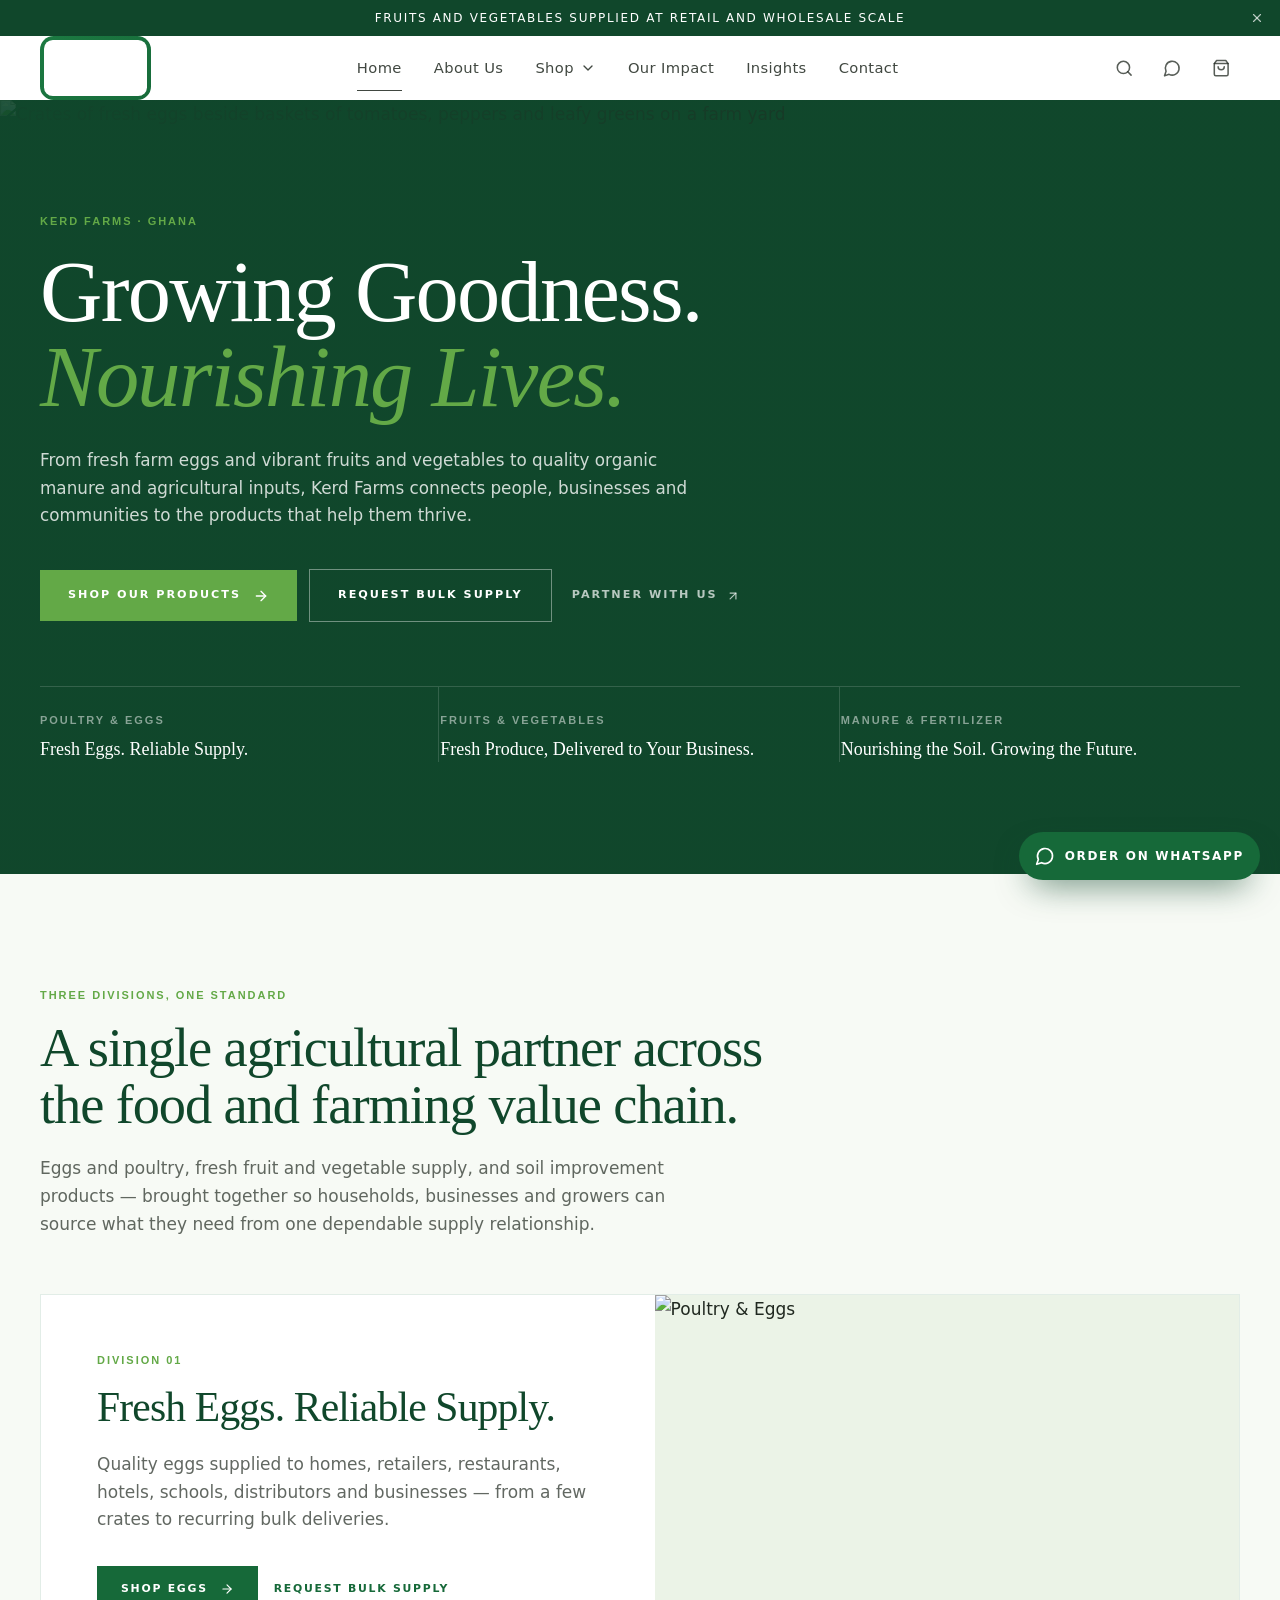
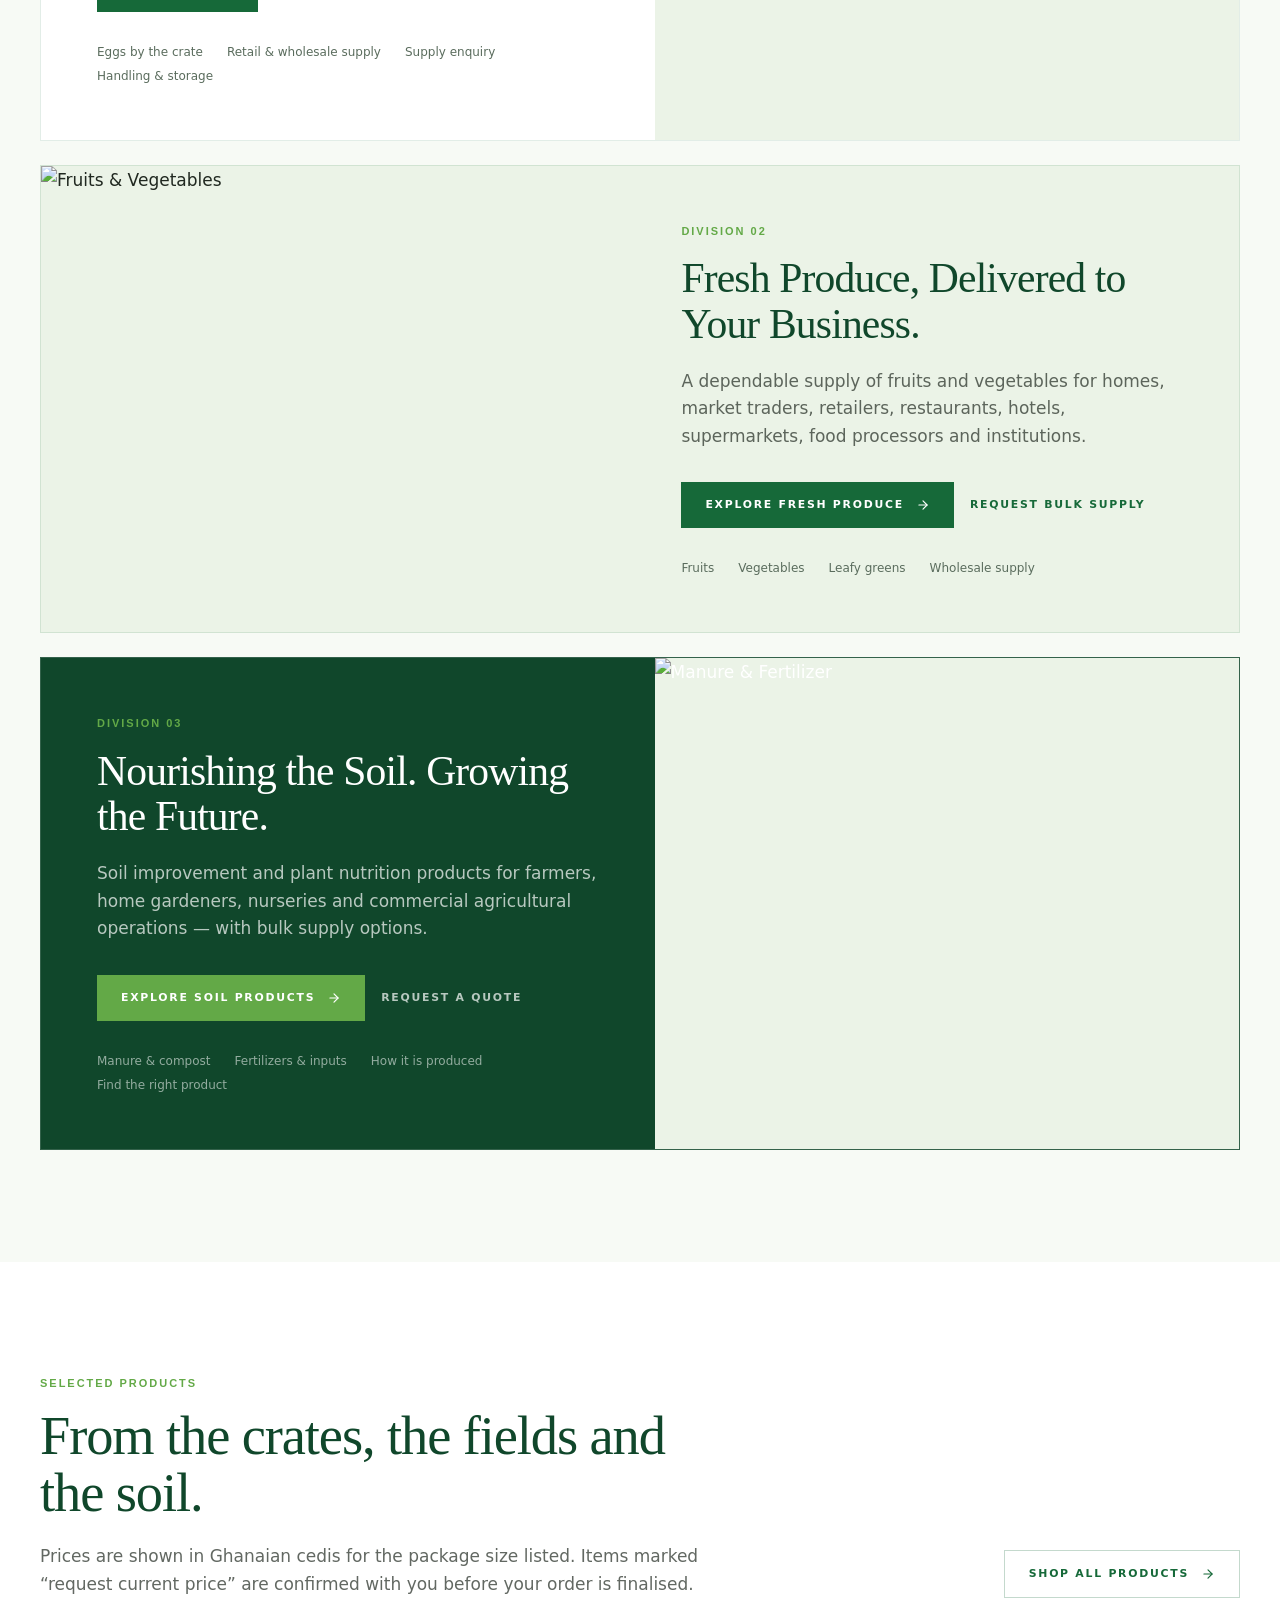
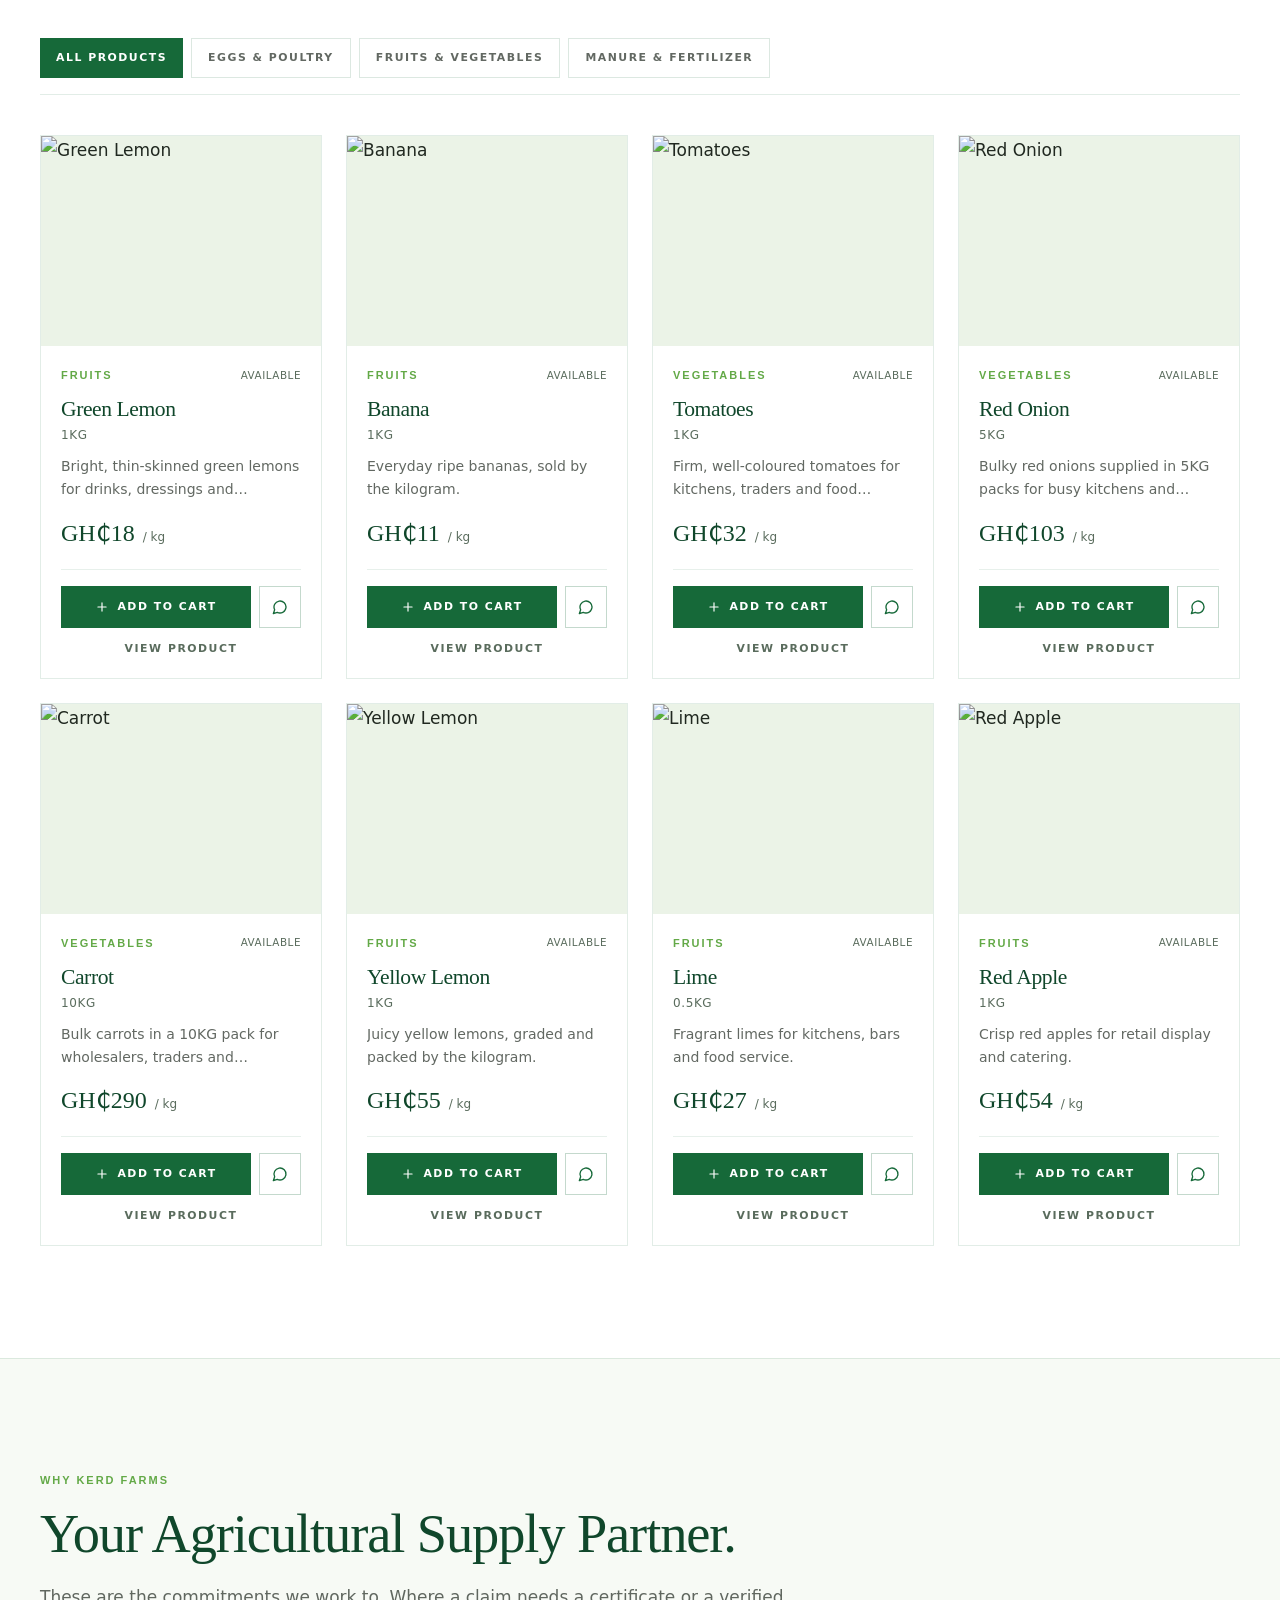
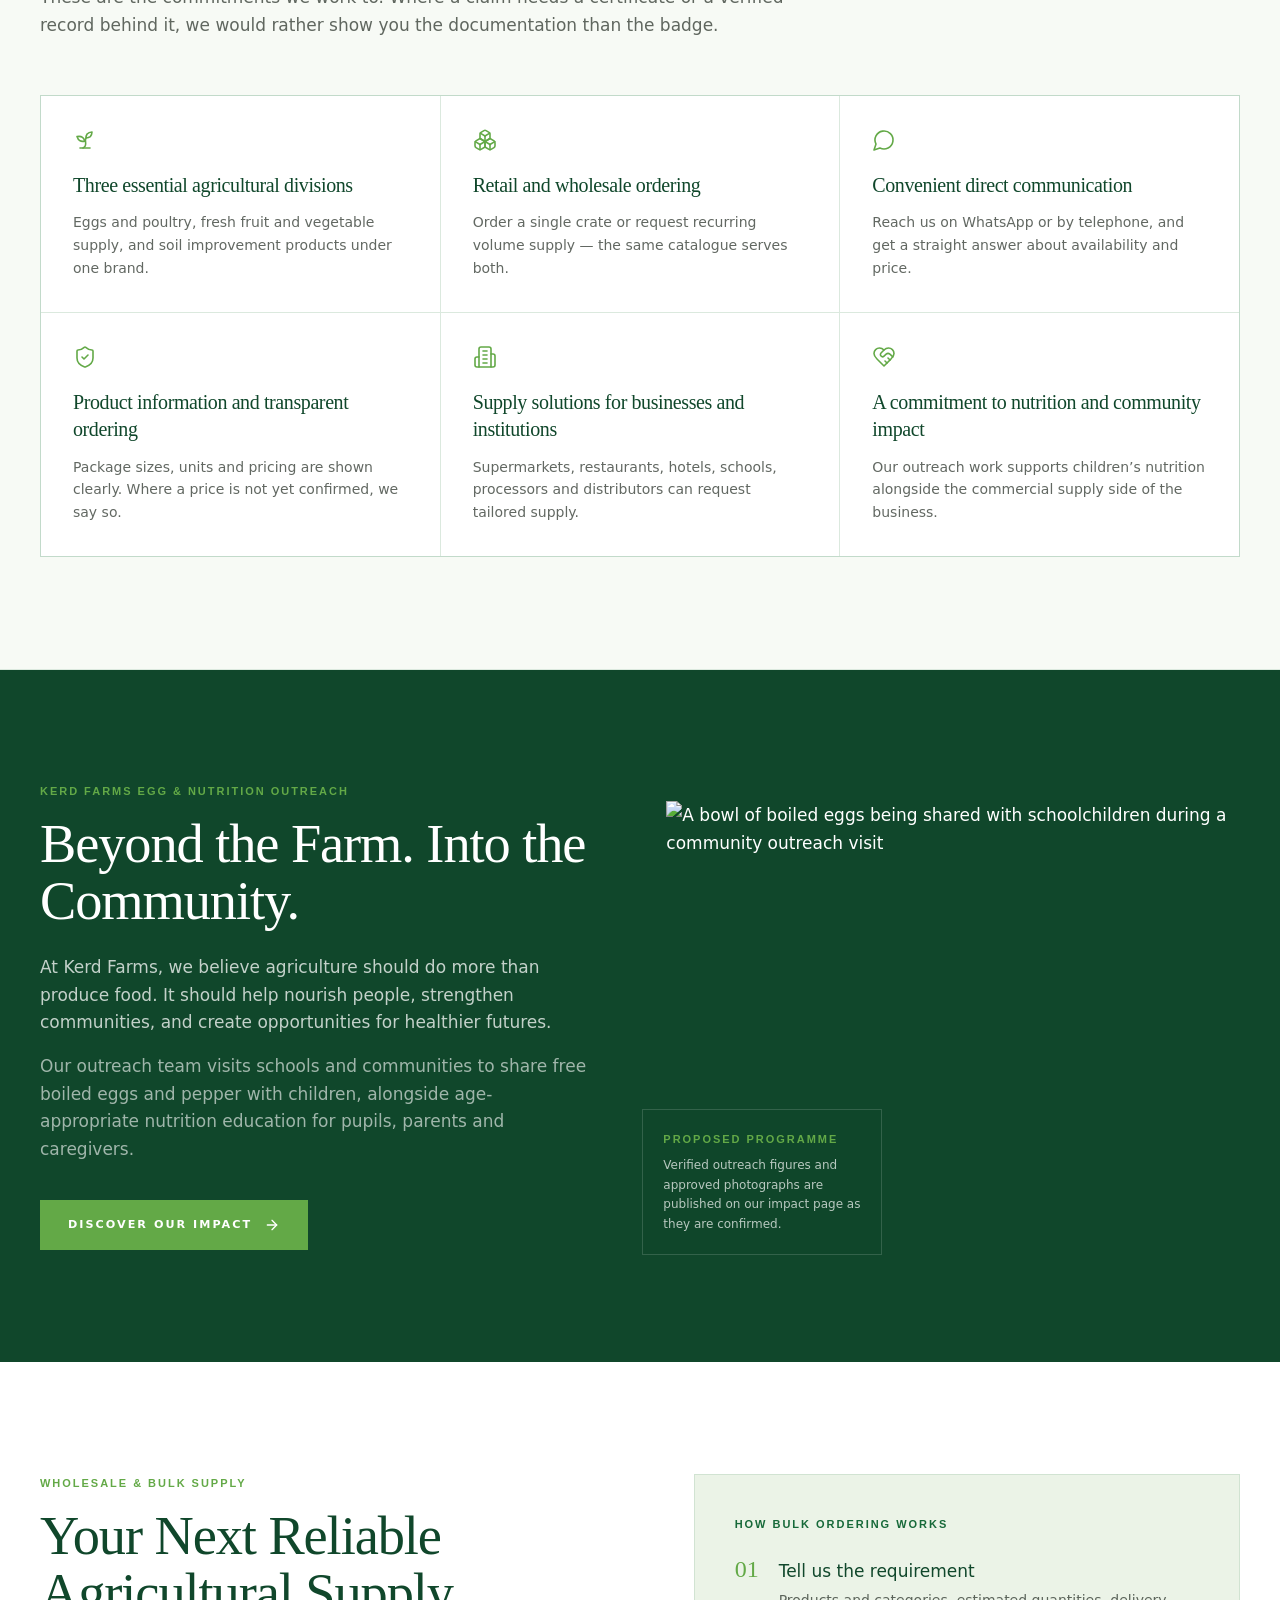
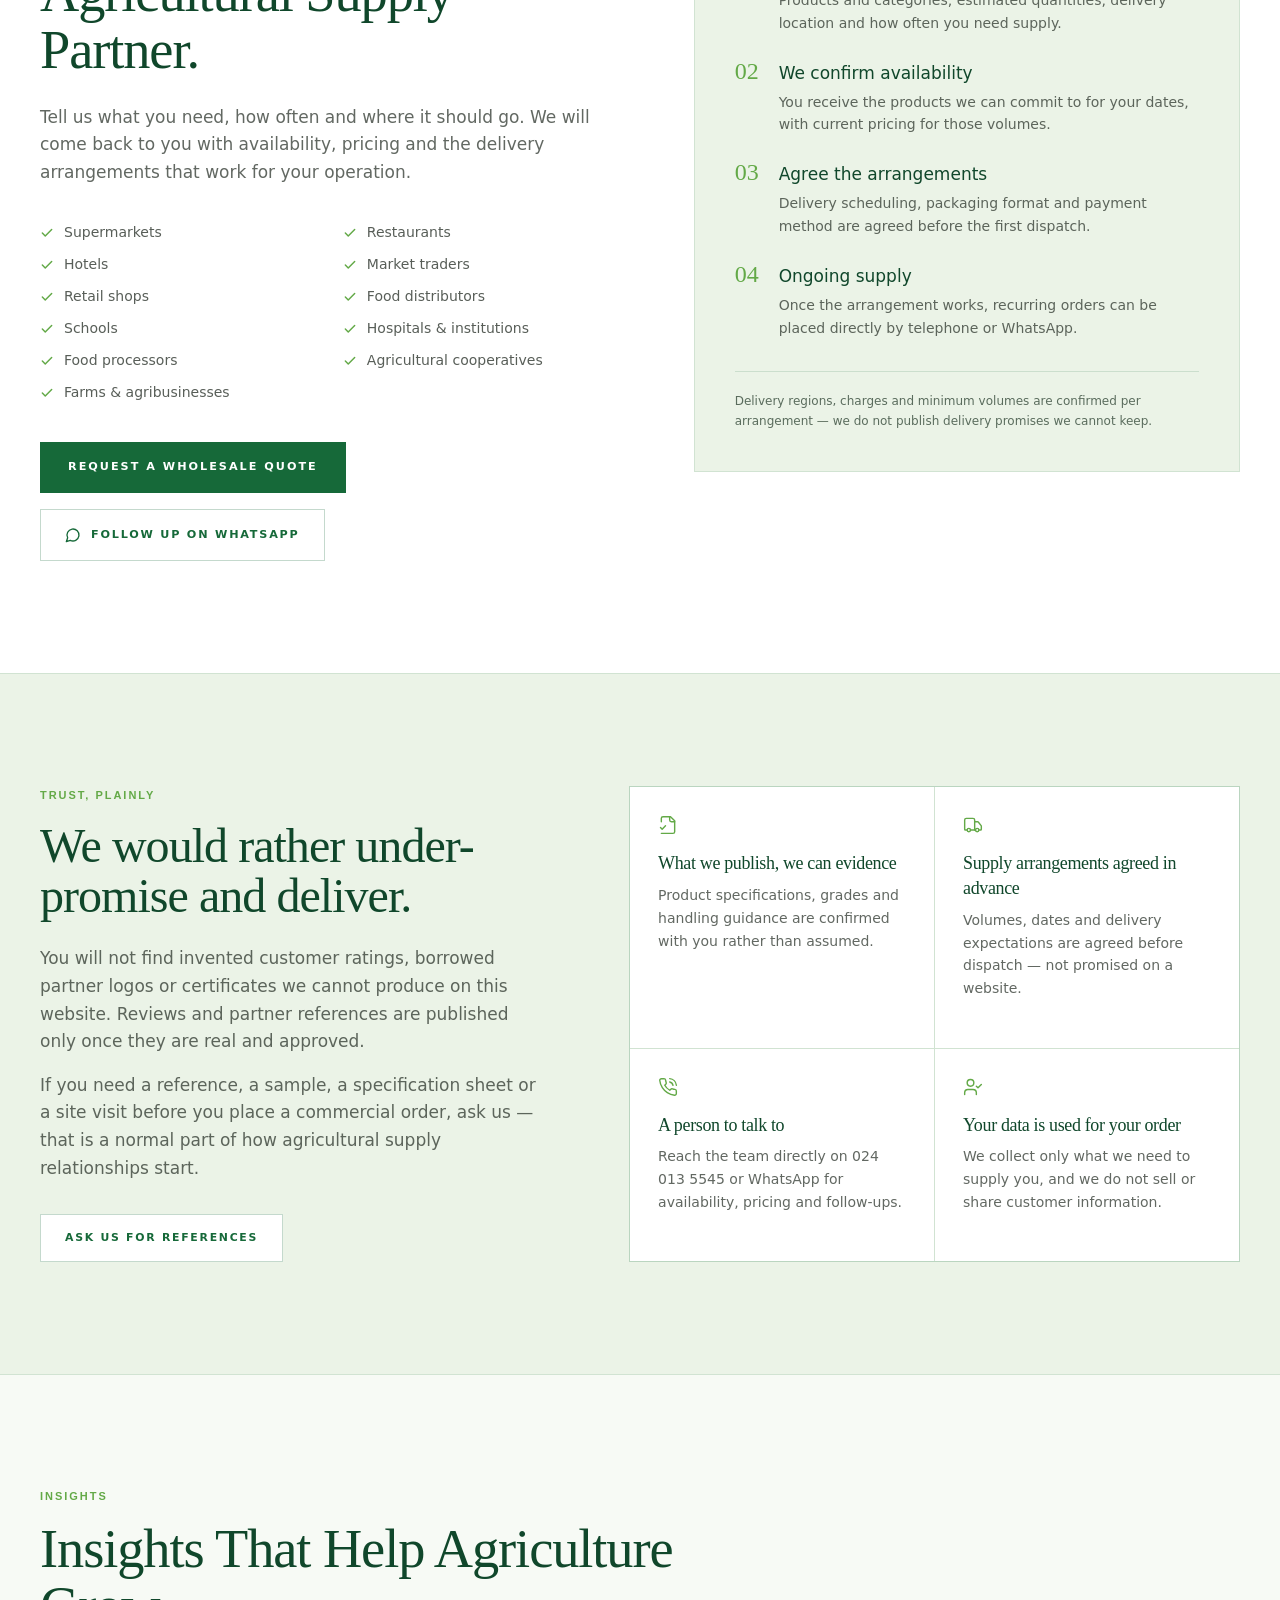
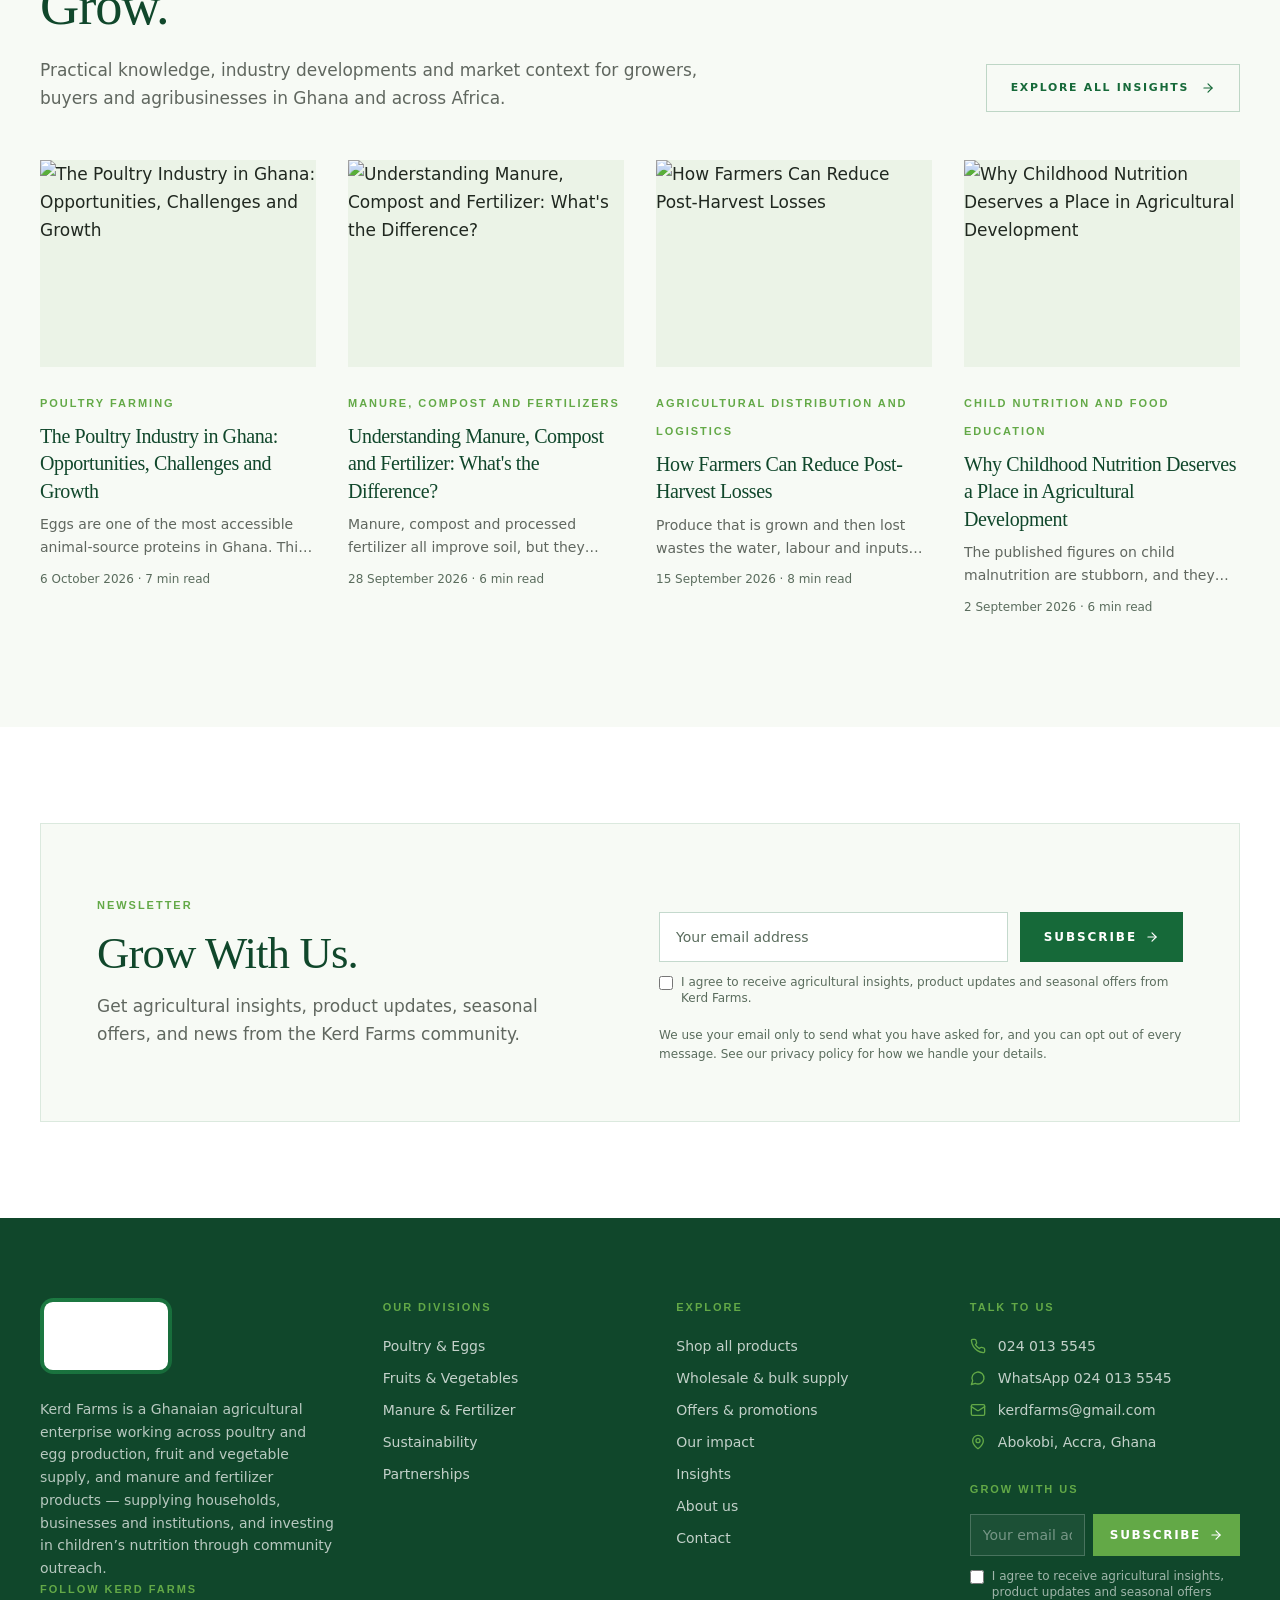
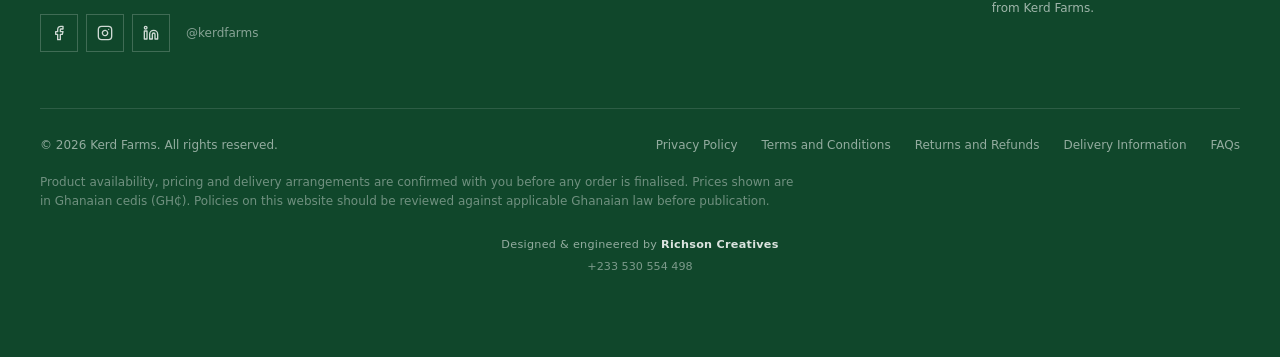
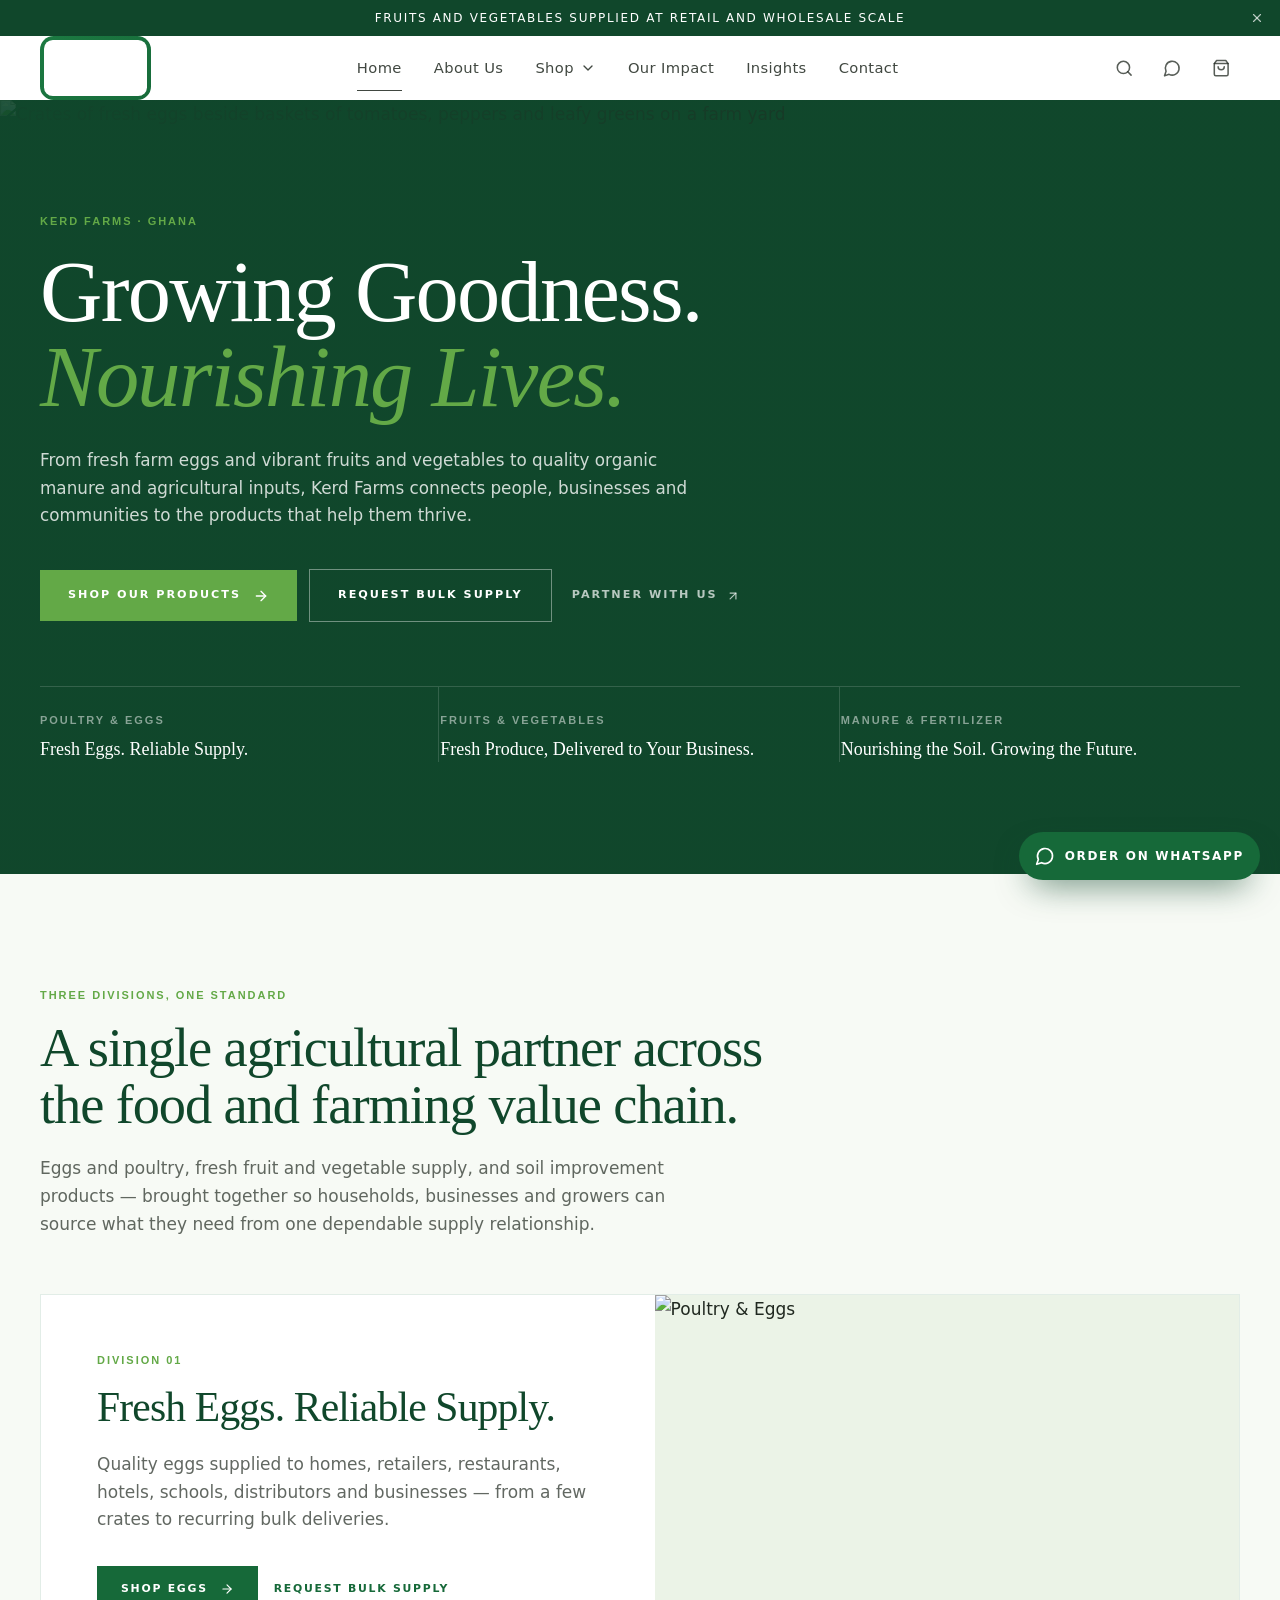
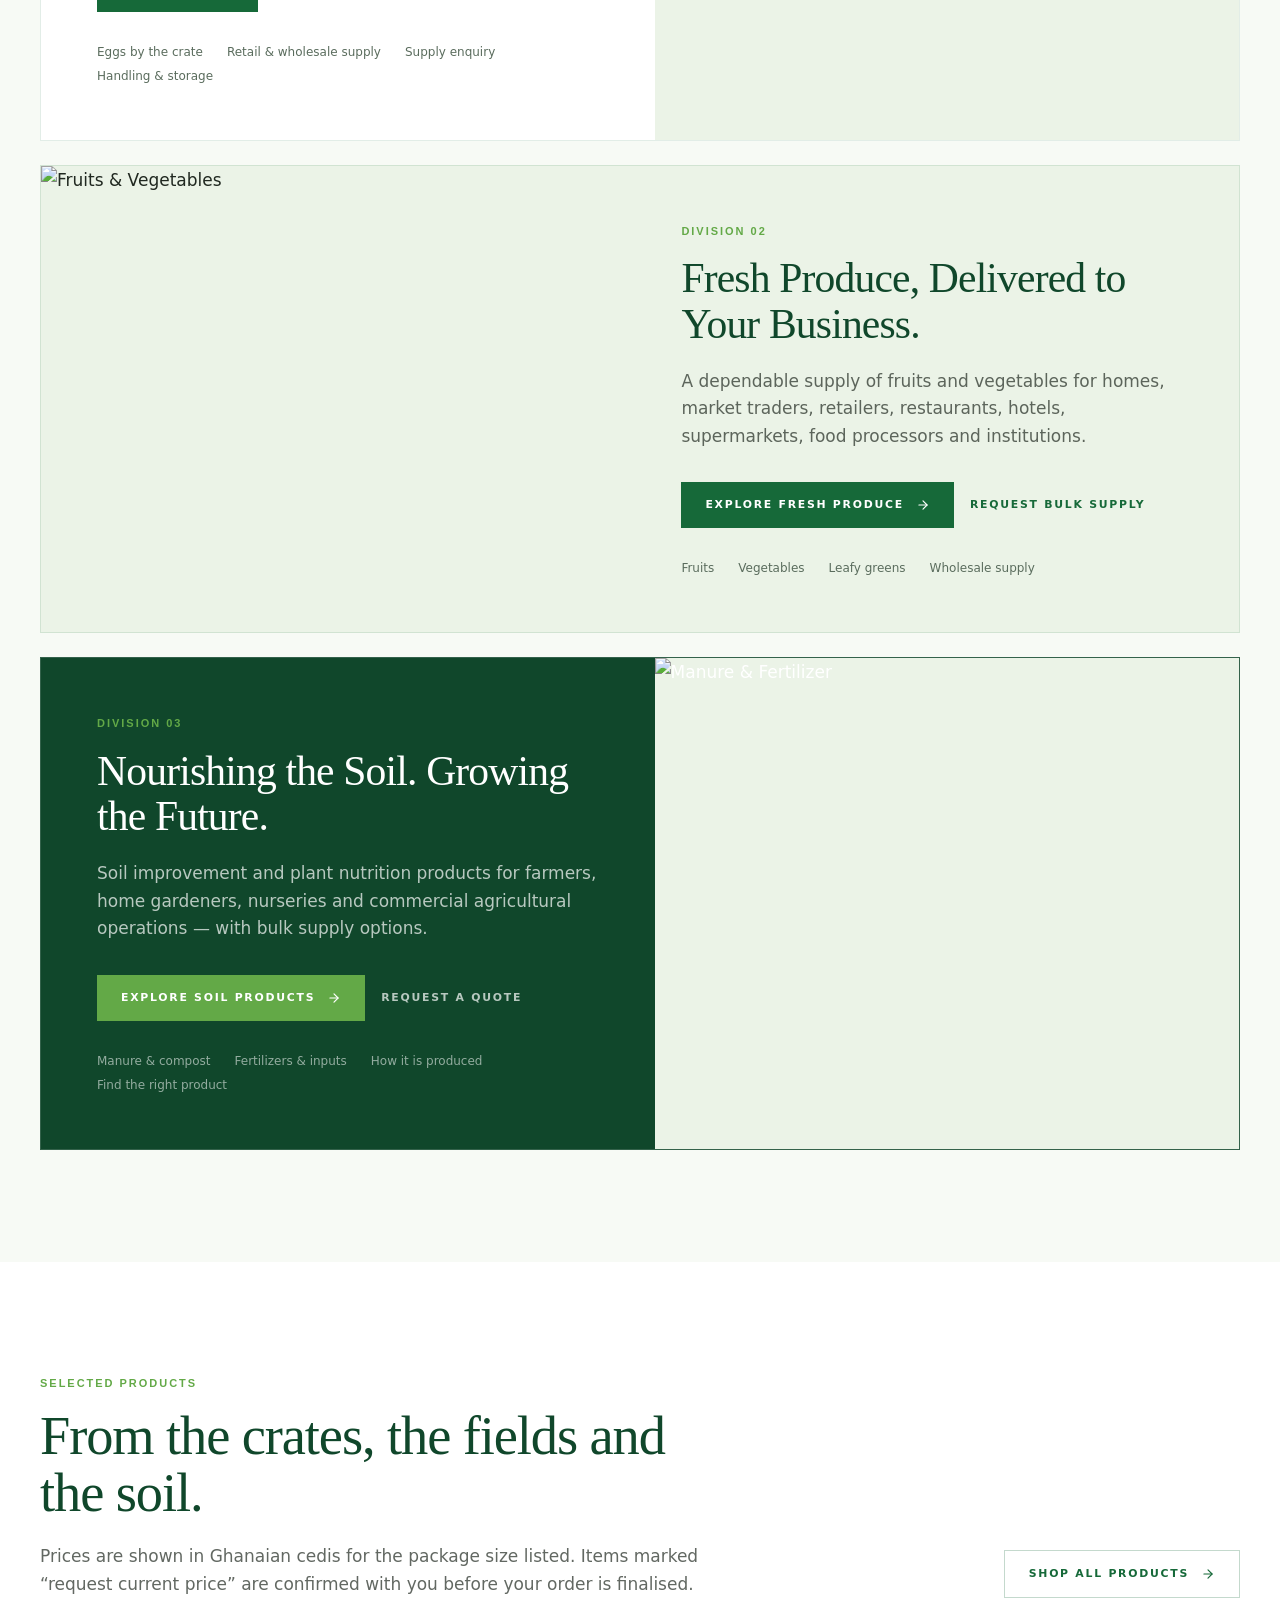
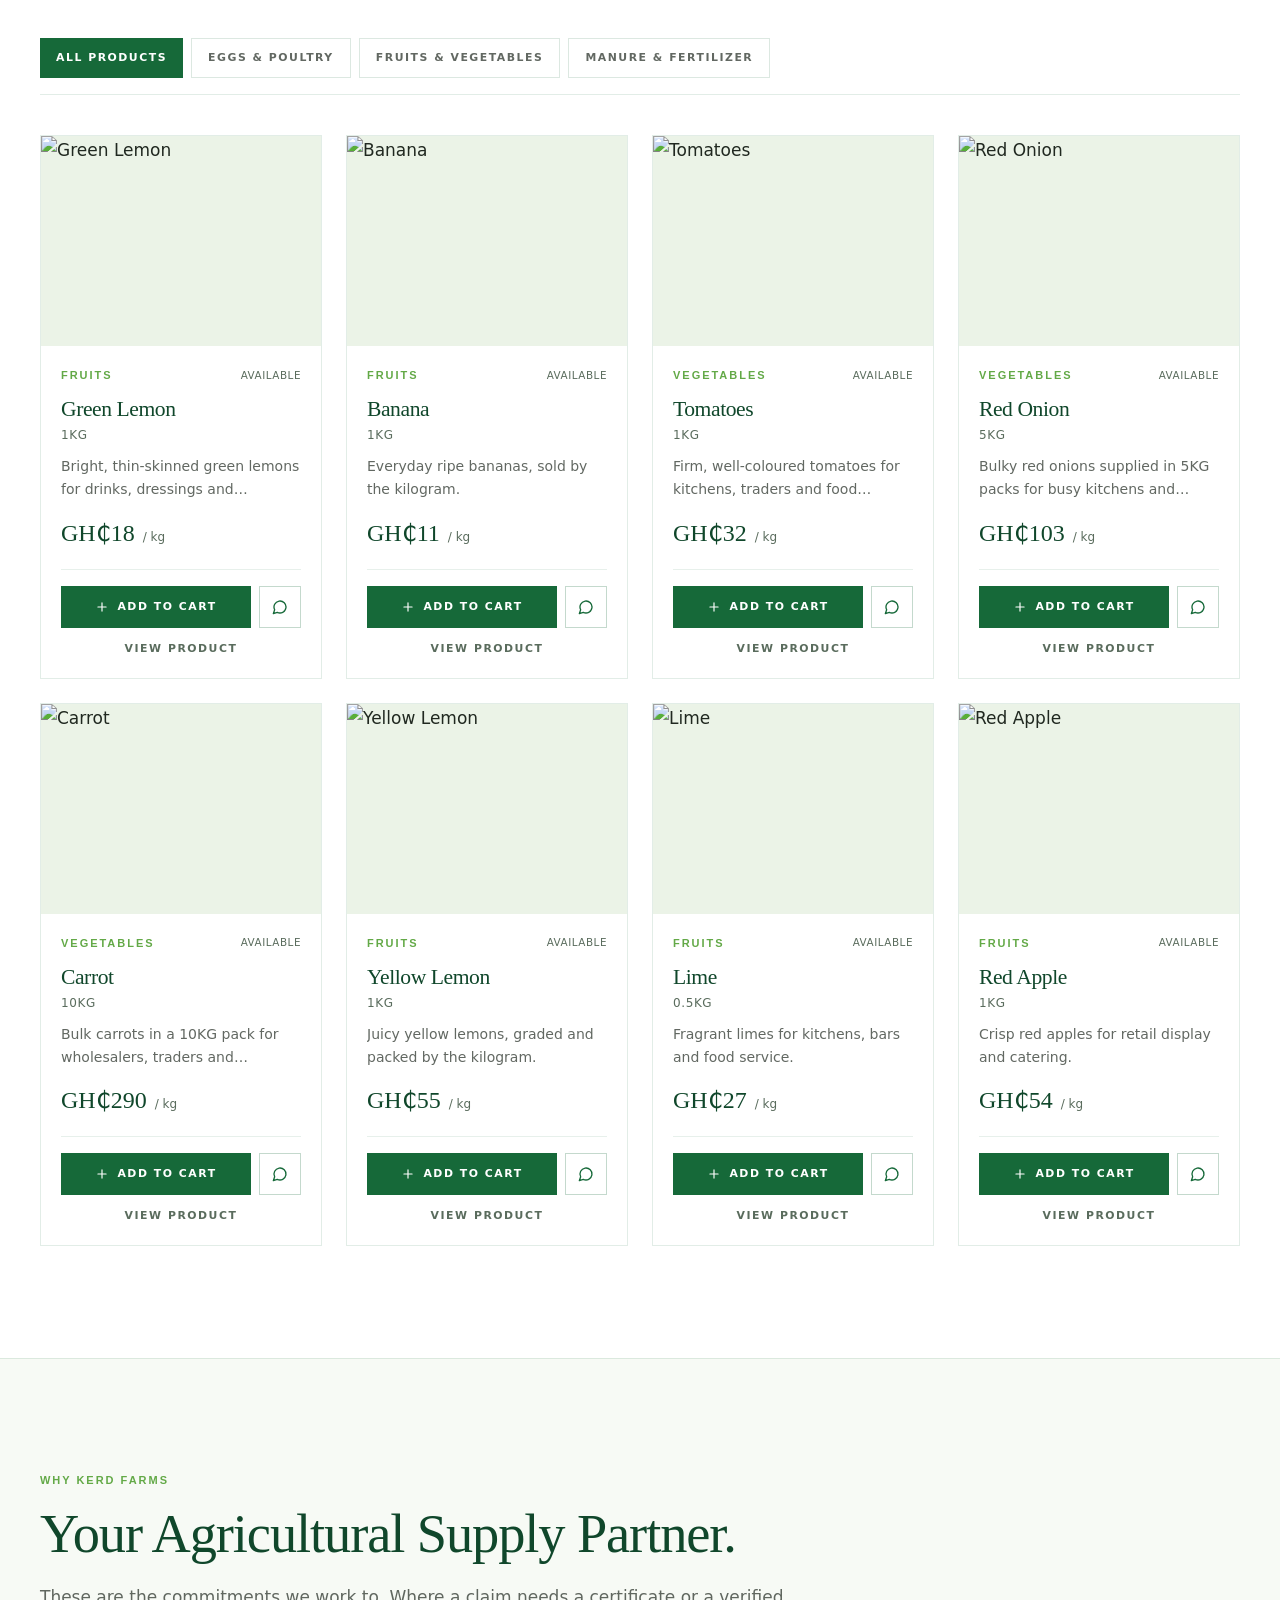
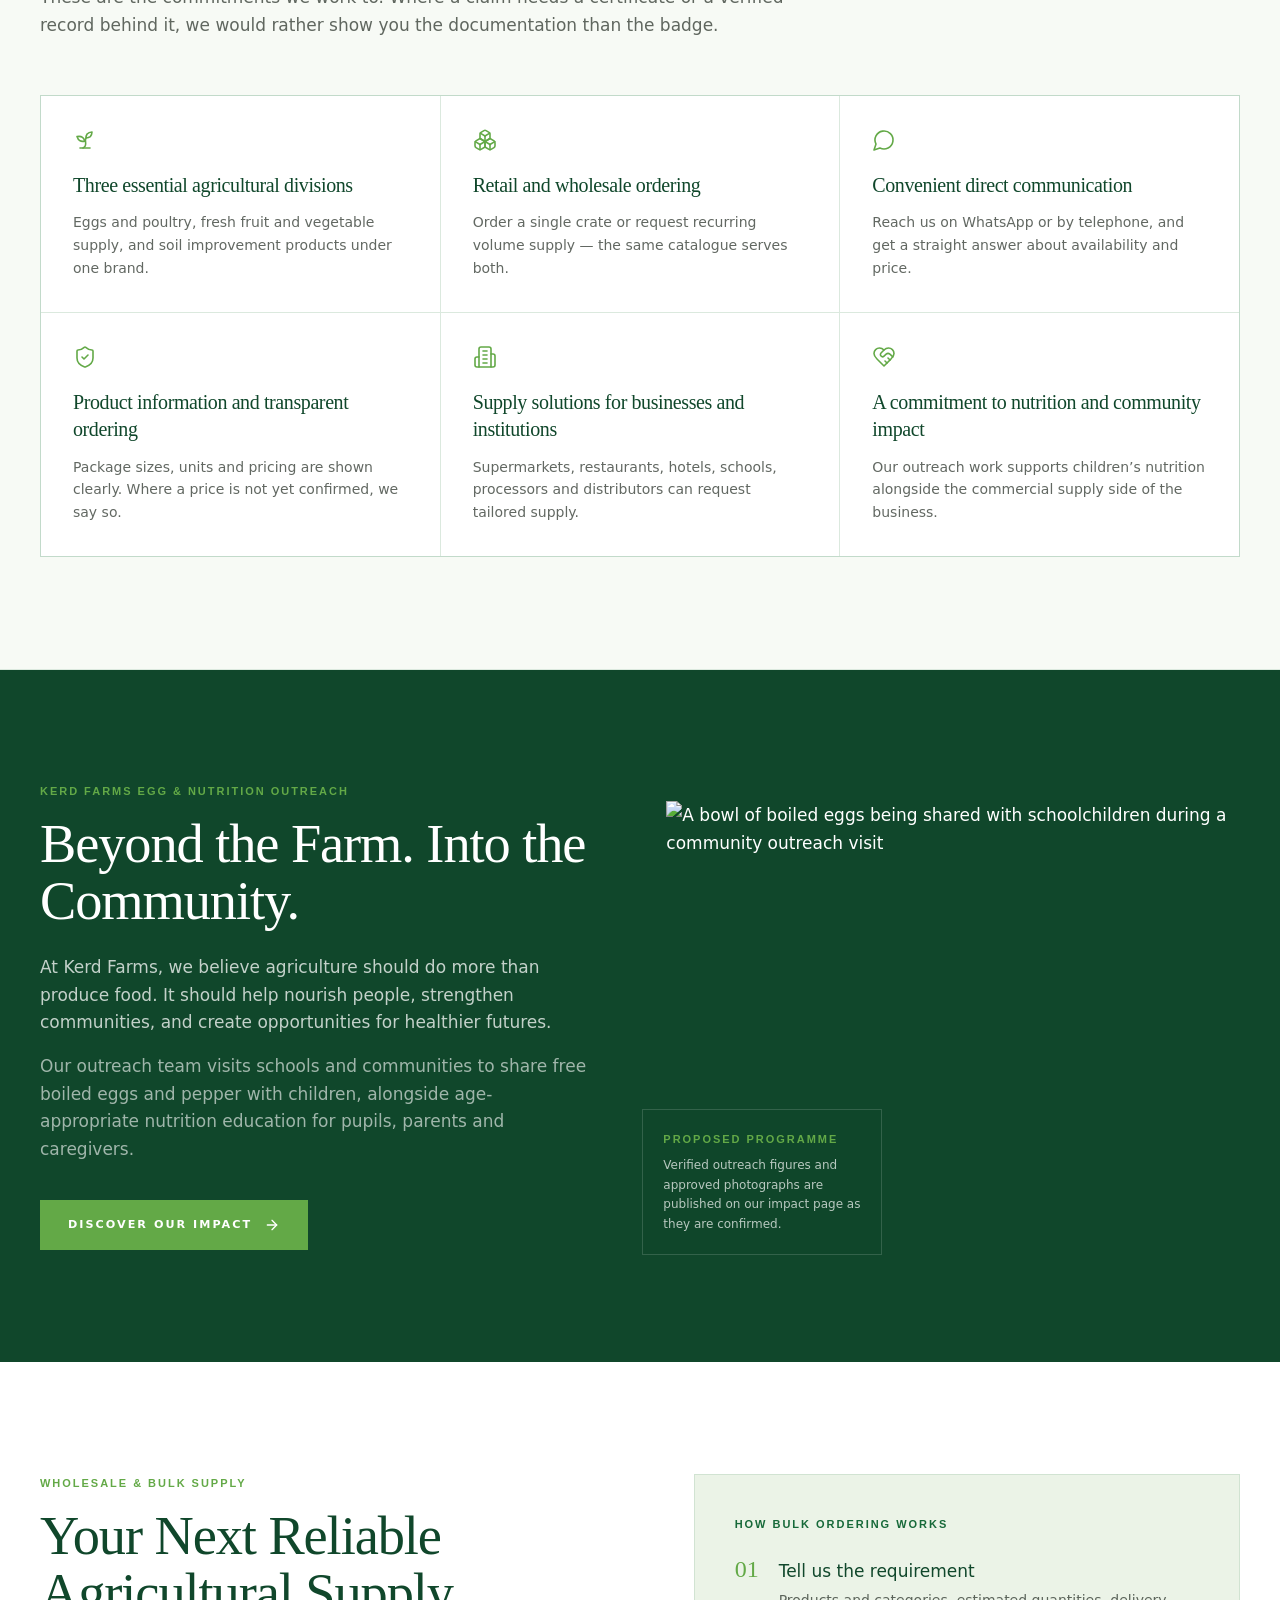
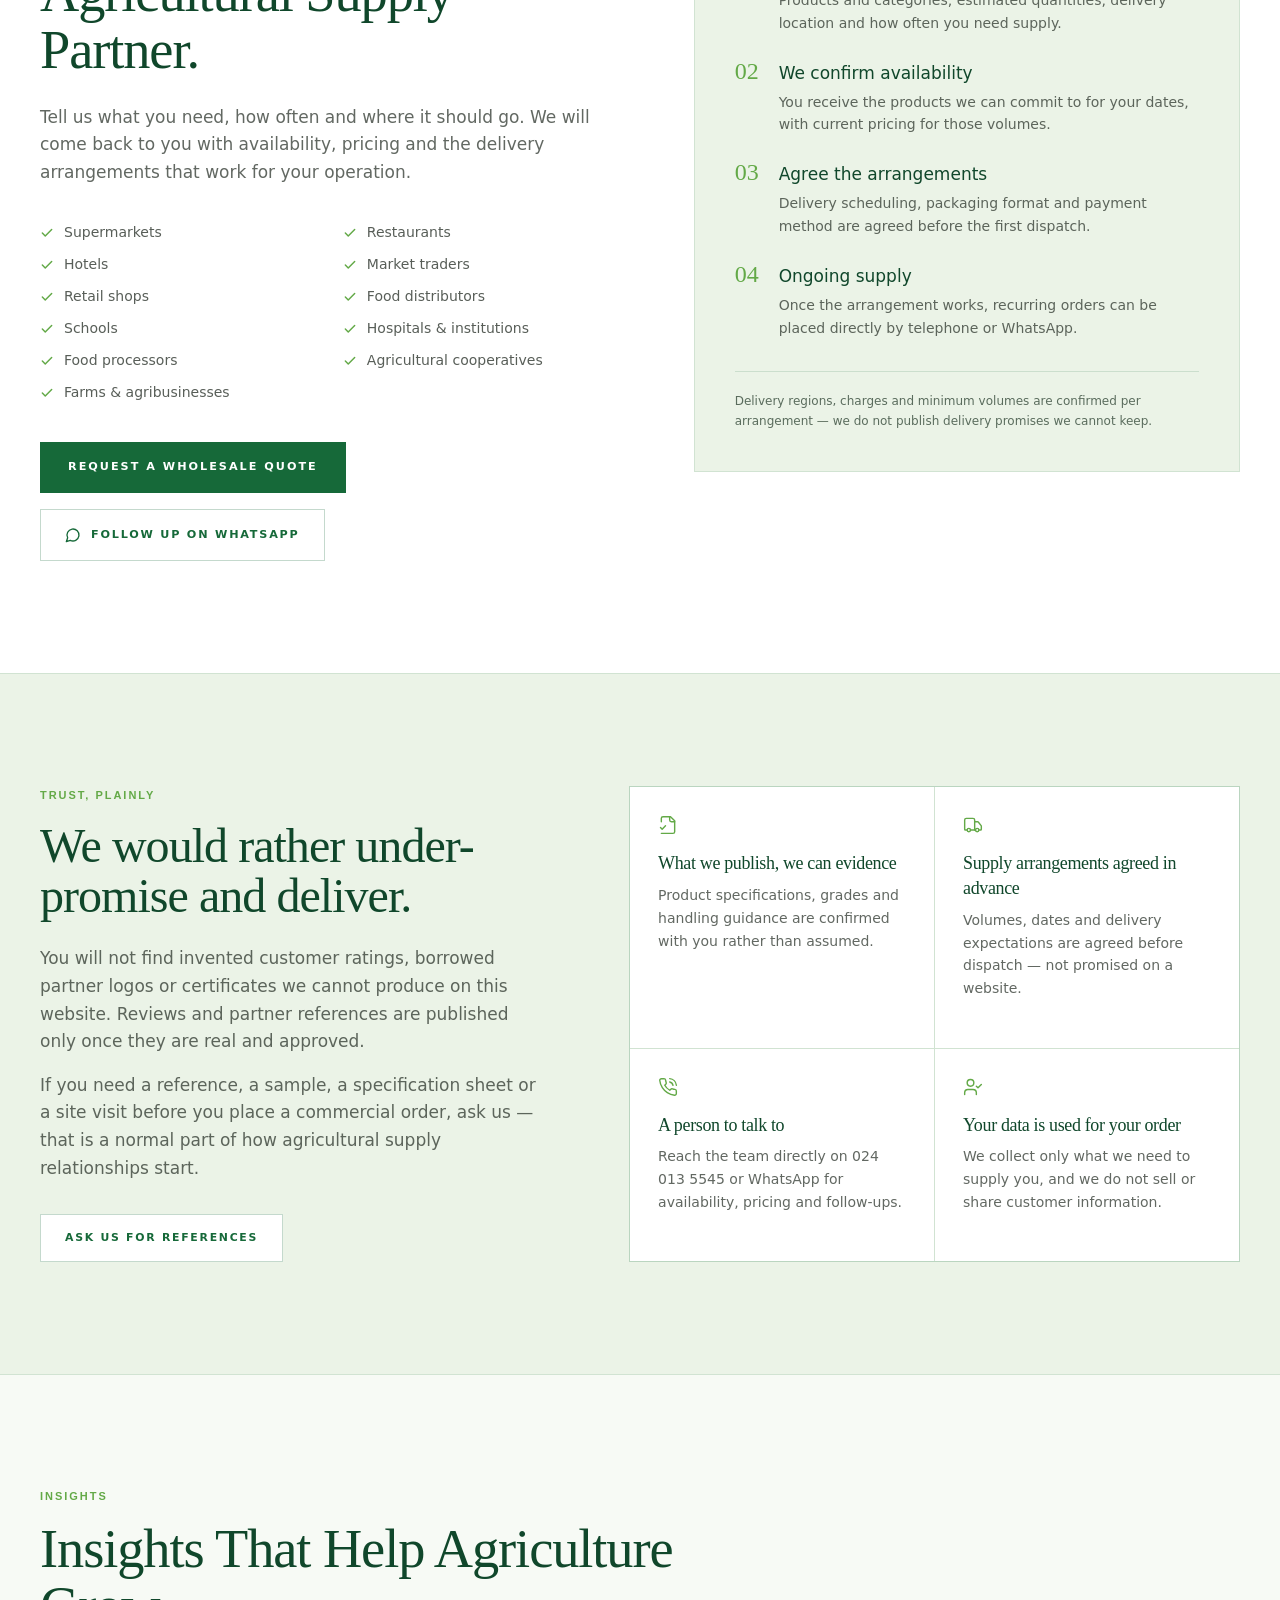
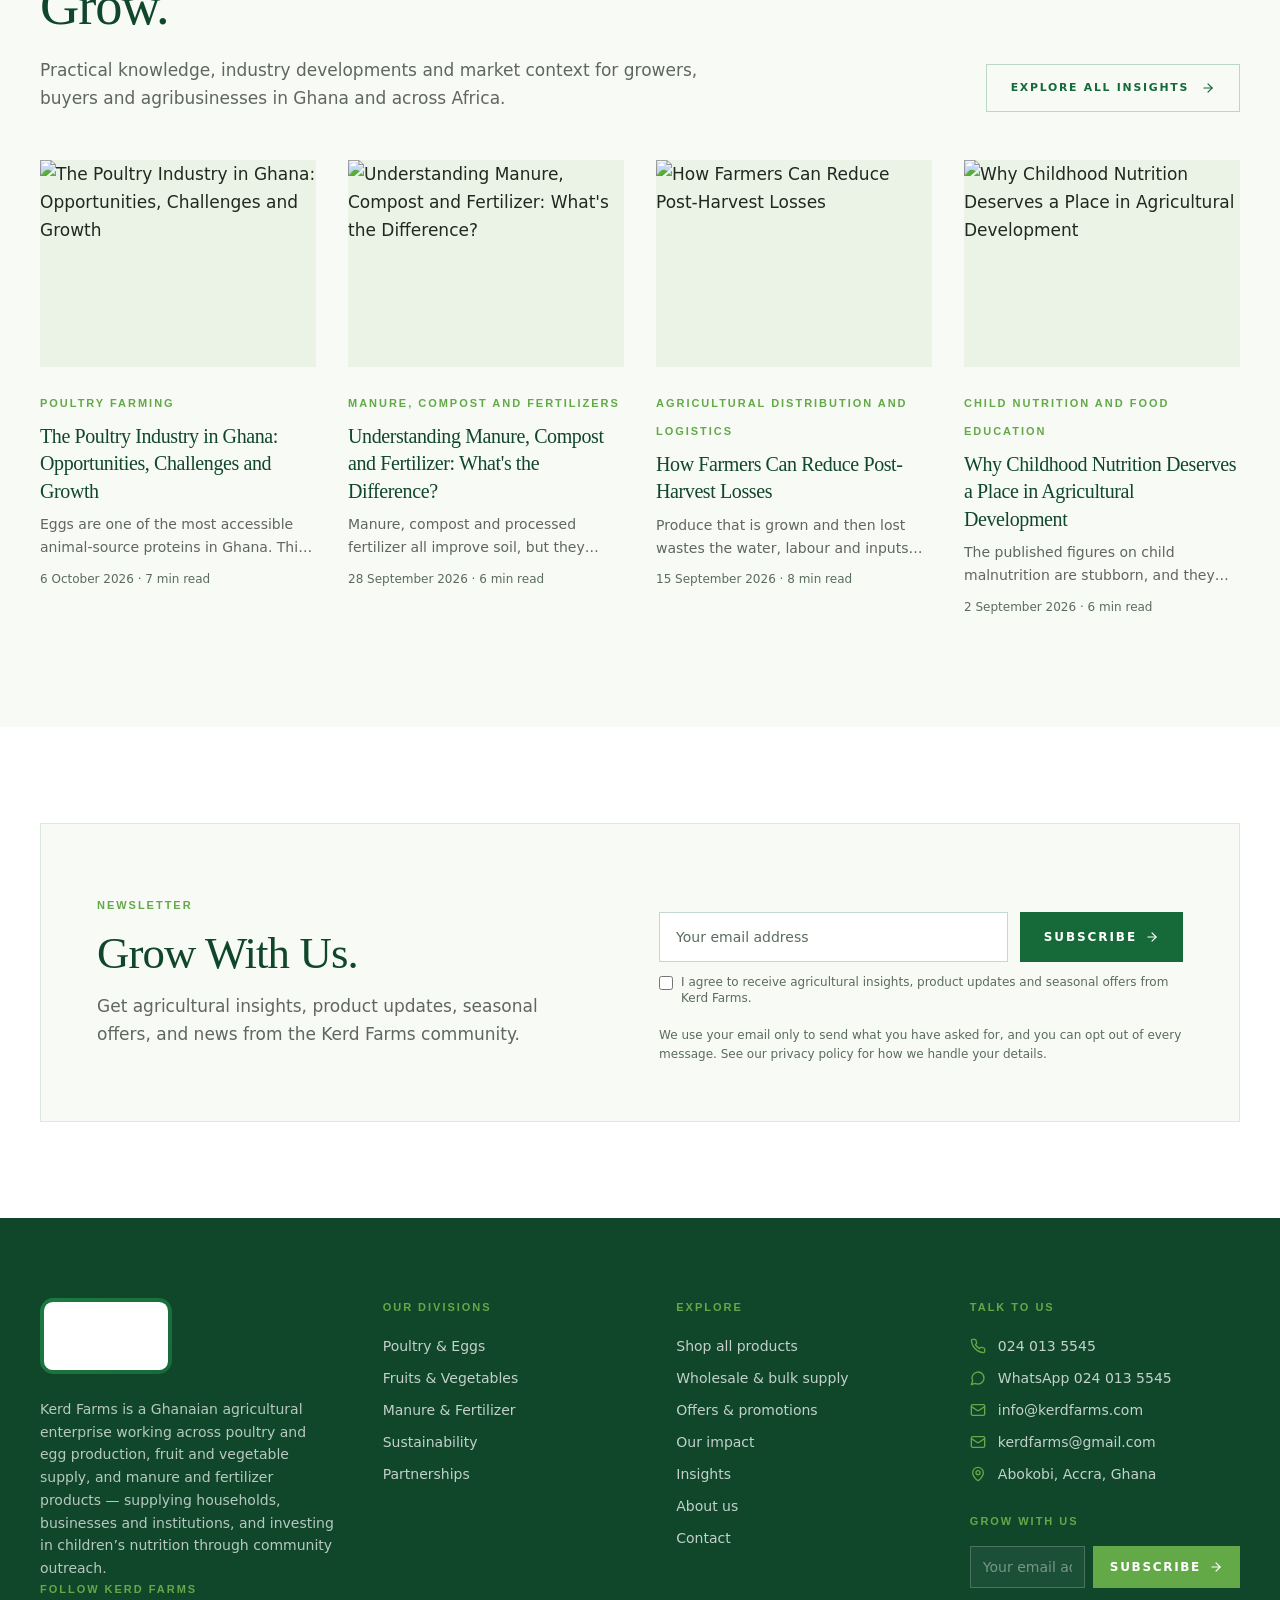
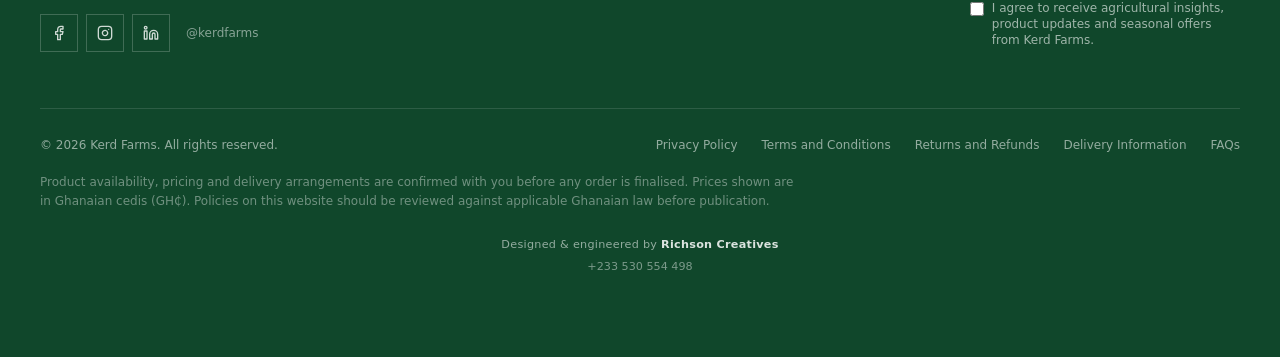
